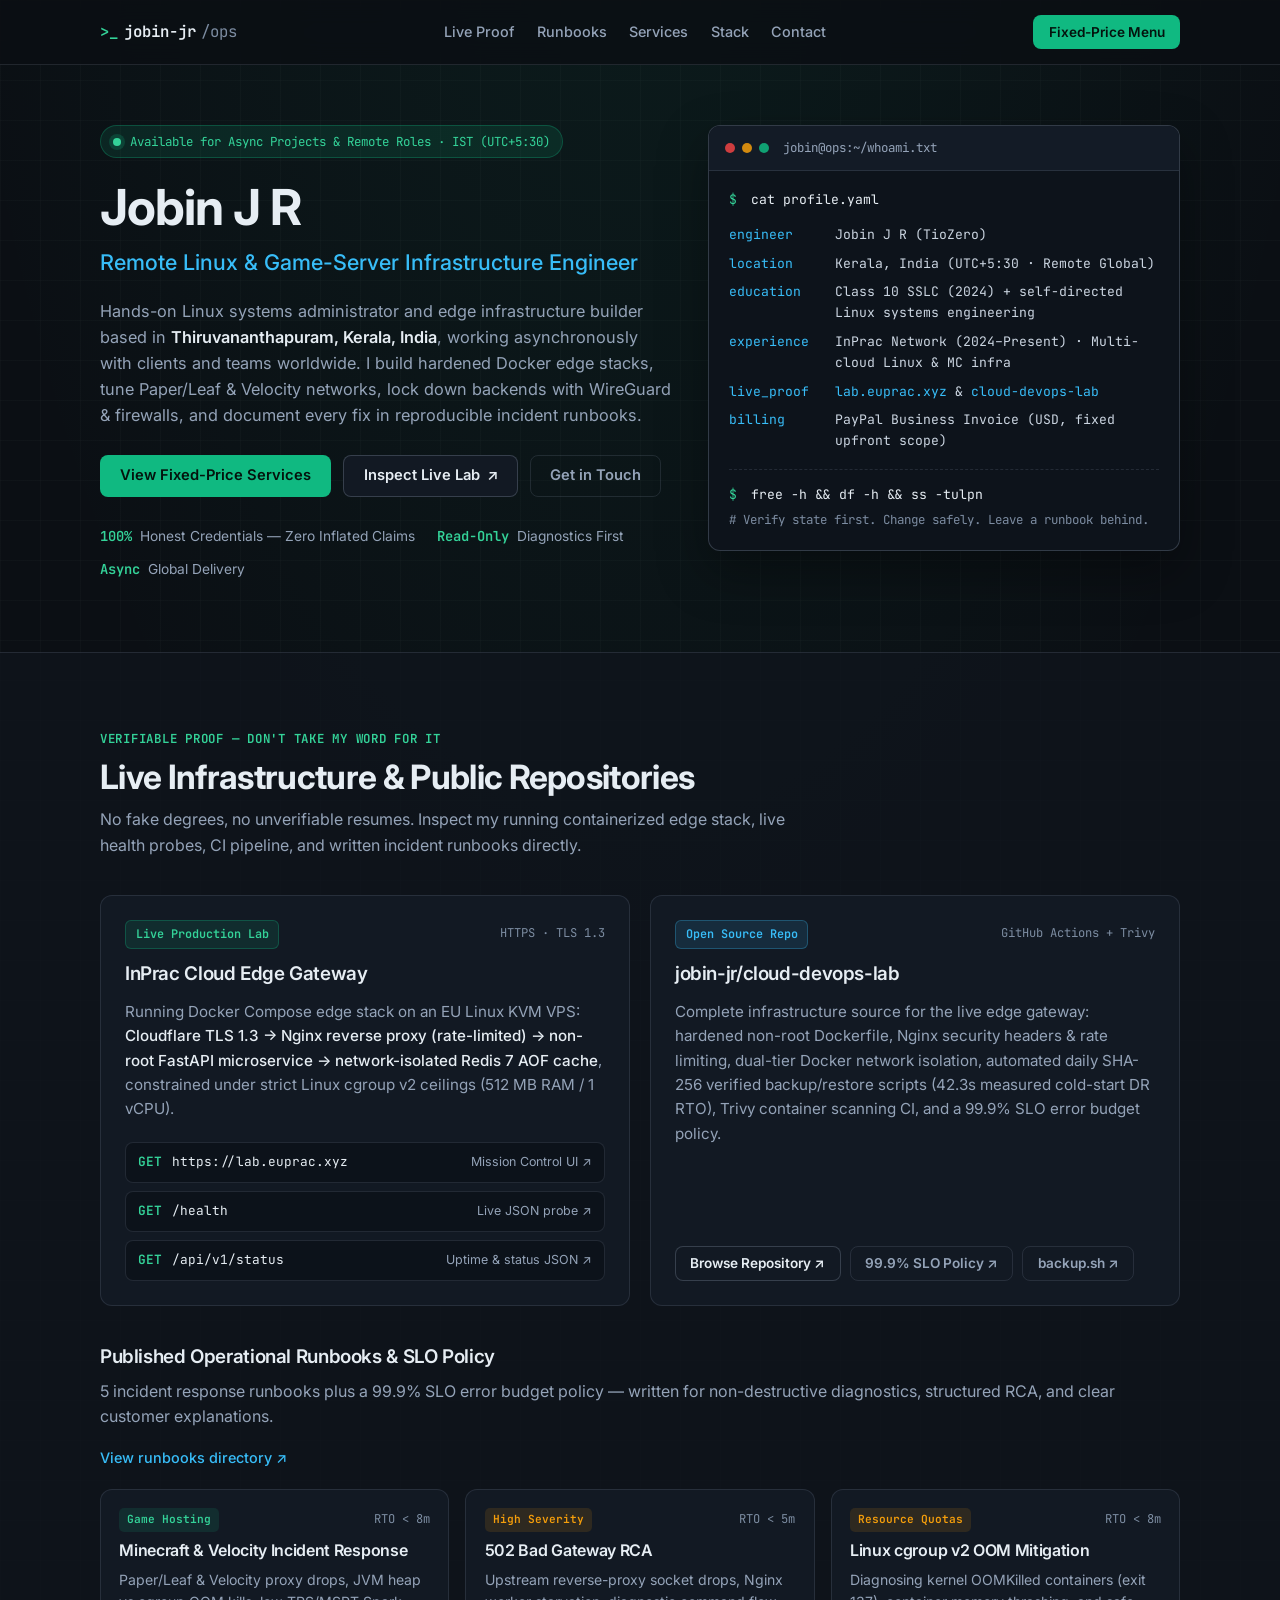
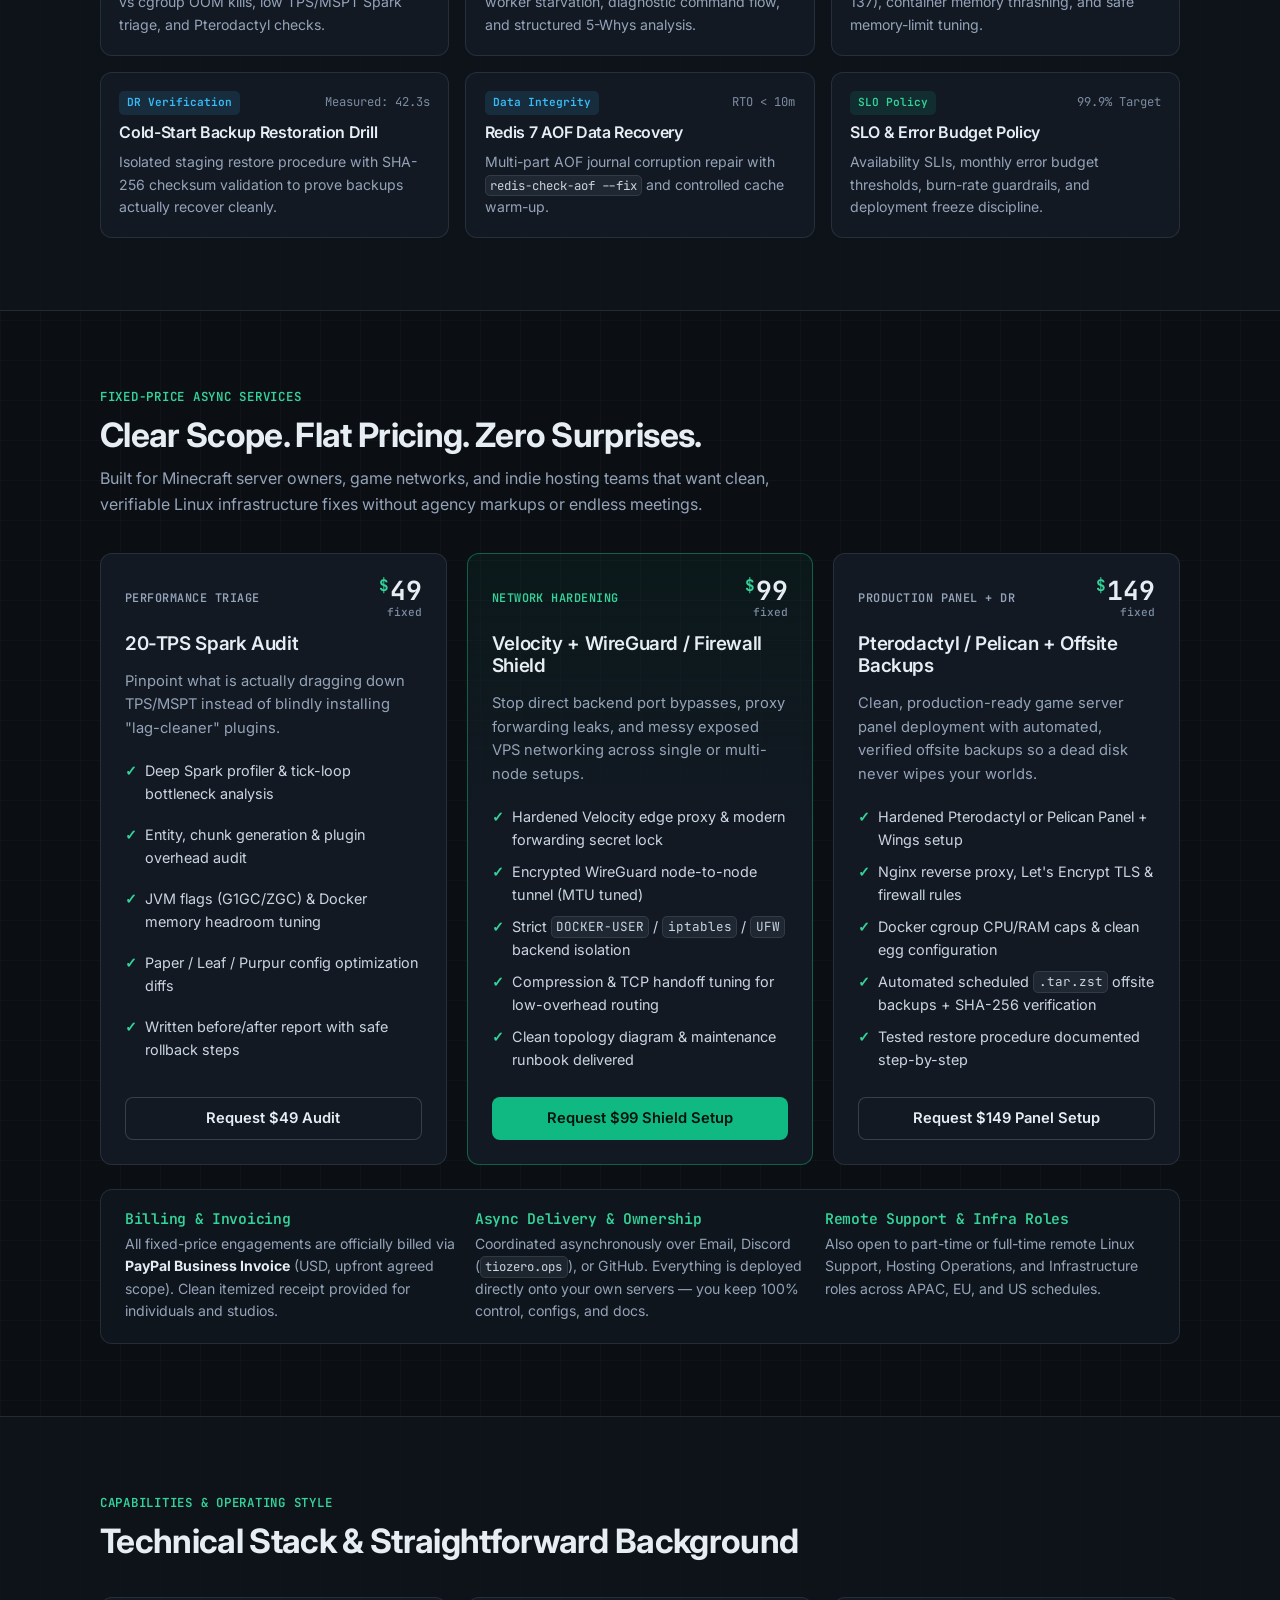
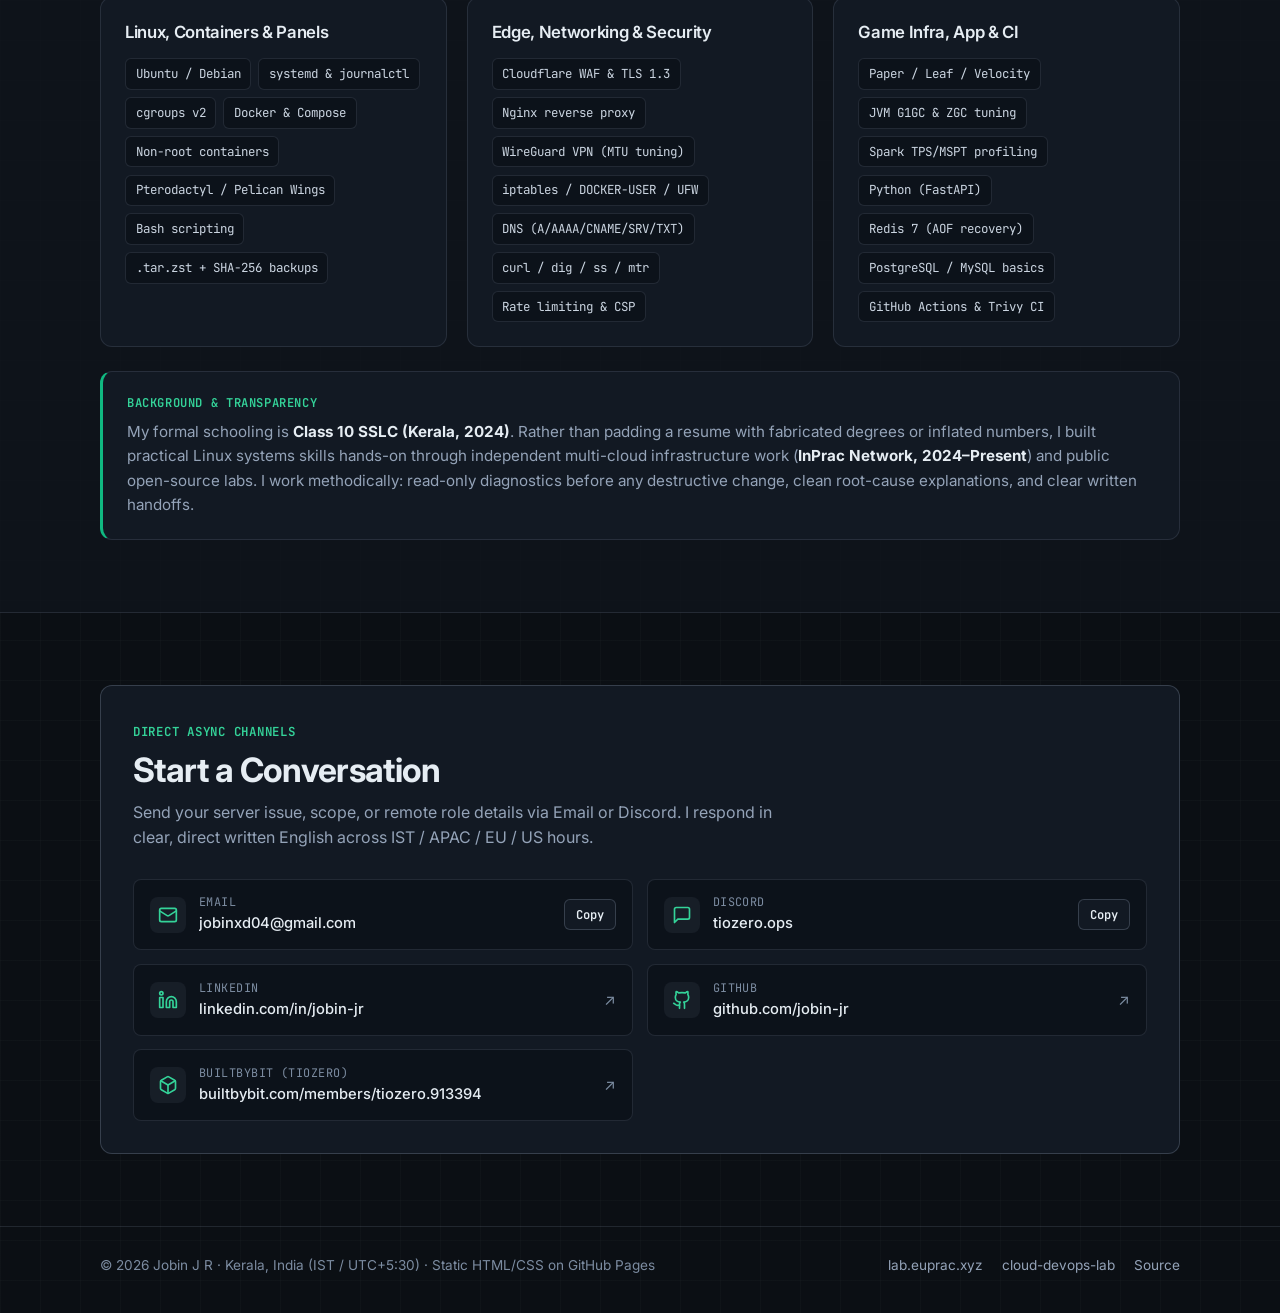
==== index.html @ f8e3a8a6 "feat: initial dark-mode SRE and game-server infrastructure portfolio" ====
<!DOCTYPE html>
<html lang="en">
<head>
  <meta charset="UTF-8">
  <meta name="viewport" content="width=device-width, initial-scale=1.0">
  <title>Jobin J R — Remote Linux &amp; Game-Server Infrastructure Engineer</title>
  <meta name="description" content="Jobin J R — Remote Linux &amp; Game-Server Infrastructure Engineer in Kerala, India (Async Global). Dockerized edge stacks, WireGuard/Velocity shields, 20-TPS Spark audits, and Pterodactyl/Pelican operations.">
  <meta name="author" content="Jobin J R">
  <meta name="theme-color" content="#0b0f14">
  <link rel="canonical" href="https://jobin-jr.github.io/">

  <!-- Open Graph / Social -->
  <meta property="og:type" content="website">
  <meta property="og:url" content="https://jobin-jr.github.io/">
  <meta property="og:title" content="Jobin J R — Remote Linux &amp; Game-Server Infrastructure Engineer">
  <meta property="og:description" content="100% honest SRE &amp; Linux infrastructure portfolio. Live edge lab, public incident runbooks, and fixed-price async game-server &amp; Linux engineering services.">
  <meta name="twitter:card" content="summary">
  <meta name="twitter:title" content="Jobin J R — Remote Linux &amp; Game-Server Infrastructure Engineer">
  <meta name="twitter:description" content="Live edge lab (lab.euprac.xyz), public SRE incident runbooks, and fixed-price async Linux &amp; Minecraft infrastructure services.">

  <!-- Inline SVG Favicon (zero external 404s) -->
  <link rel="icon" type="image/svg+xml" href="data:image/svg+xml,%3Csvg xmlns='http://www.w3.org/2000/svg' viewBox='0 0 64 64'%3E%3Crect width='64' height='64' rx='14' fill='%230b0f14' stroke='%2310b981' stroke-width='3'/%3E%3Ctext x='13' y='43' fill='%2334d399' font-family='monospace' font-size='28' font-weight='700'%3E%3E_%3C/text%3E%3C/svg%3E">

  <!-- Fonts with graceful system fallbacks -->
  <link rel="preconnect" href="https://fonts.googleapis.com">
  <link rel="preconnect" href="https://fonts.gstatic.com" crossorigin>
  <link href="https://fonts.googleapis.com/css2?family=Inter:wght@400;500;600;700&family=JetBrains+Mono:wght@400;500;600&display=swap" rel="stylesheet">

  <link rel="stylesheet" href="styles.css">
</head>
<body>
  <a class="skip-link" href="#main">Skip to main content</a>

  <header class="site-header">
    <div class="container header-inner">
      <a class="brand" href="#top" aria-label="Jobin J R Home">
        <span class="brand-prompt" aria-hidden="true">&gt;_</span>
        <span class="brand-name">jobin-jr</span>
        <span class="brand-tag">/ops</span>
      </a>

      <nav class="nav" aria-label="Primary navigation">
        <a href="#proof">Live Proof</a>
        <a href="#runbooks">Runbooks</a>
        <a href="#services">Services</a>
        <a href="#stack">Stack</a>
        <a href="#contact">Contact</a>
      </nav>

      <a class="btn btn-sm btn-primary header-cta" href="#services">Fixed-Price Menu</a>
    </div>
  </header>

  <main id="main">
    <!-- Hero Section -->
    <section id="top" class="hero section">
      <div class="container hero-grid">
        <div class="hero-copy">
          <div class="status-pill">
            <span class="status-dot" aria-hidden="true"></span>
            <span>Available for Async Projects &amp; Remote Roles · IST (UTC+5:30)</span>
          </div>

          <h1>Jobin J R</h1>
          <p class="hero-role">Remote Linux &amp; Game-Server Infrastructure Engineer</p>

          <p class="hero-bio">
            Hands-on Linux systems administrator and edge infrastructure builder based in
            <strong>Thiruvananthapuram, Kerala, India</strong>, working asynchronously with clients
            and teams worldwide. I build hardened Docker edge stacks, tune Paper/Leaf &amp; Velocity
            networks, lock down backends with WireGuard &amp; firewalls, and document every fix in
            reproducible incident runbooks.
          </p>

          <div class="hero-actions">
            <a class="btn btn-primary" href="#services">View Fixed-Price Services</a>
            <a class="btn btn-secondary" href="https://lab.euprac.xyz" target="_blank" rel="noopener noreferrer">
              Inspect Live Lab
              <span aria-hidden="true">↗</span>
            </a>
            <a class="btn btn-ghost" href="#contact">Get in Touch</a>
          </div>

          <ul class="hero-facts" aria-label="Key facts">
            <li><span class="mono-accent">100%</span> Honest Credentials — Zero Inflated Claims</li>
            <li><span class="mono-accent">Read-Only</span> Diagnostics First</li>
            <li><span class="mono-accent">Async</span> Global Delivery</li>
          </ul>
        </div>

        <aside class="terminal-card" aria-label="Engineer profile summary">
          <div class="terminal-bar">
            <span class="dot dot-red" aria-hidden="true"></span>
            <span class="dot dot-amber" aria-hidden="true"></span>
            <span class="dot dot-green" aria-hidden="true"></span>
            <span class="terminal-title">jobin@ops:~/whoami.txt</span>
          </div>
          <div class="terminal-body">
            <p class="cmd"><span class="prompt">$</span> cat profile.yaml</p>
            <dl class="kv-list">
              <div>
                <dt>engineer</dt>
                <dd>Jobin J R (TioZero)</dd>
              </div>
              <div>
                <dt>location</dt>
                <dd>Kerala, India (UTC+5:30 · Remote Global)</dd>
              </div>
              <div>
                <dt>education</dt>
                <dd>Class 10 SSLC (2024) + self-directed Linux systems engineering</dd>
              </div>
              <div>
                <dt>experience</dt>
                <dd>InPrac Network (2024–Present) · Multi-cloud Linux &amp; MC infra</dd>
              </div>
              <div>
                <dt>live_proof</dt>
                <dd><a href="https://lab.euprac.xyz" target="_blank" rel="noopener noreferrer">lab.euprac.xyz</a> &amp; <a href="https://github.com/jobin-jr/cloud-devops-lab" target="_blank" rel="noopener noreferrer">cloud-devops-lab</a></dd>
              </div>
              <div>
                <dt>billing</dt>
                <dd>PayPal Business Invoice (USD, fixed upfront scope)</dd>
              </div>
            </dl>
            <p class="cmd cmd-footer"><span class="prompt">$</span> free -h &amp;&amp; df -h &amp;&amp; ss -tulpn</p>
            <p class="terminal-note"># Verify state first. Change safely. Leave a runbook behind.</p>
          </div>
        </aside>
      </div>
    </section>

    <!-- Live Proof Section -->
    <section id="proof" class="section section-alt">
      <div class="container">
        <div class="section-head">
          <span class="eyebrow">Verifiable Proof — Don't Take My Word For It</span>
          <h2>Live Infrastructure &amp; Public Repositories</h2>
          <p class="section-sub">
            No fake degrees, no unverifiable resumes. Inspect my running containerized edge stack,
            live health probes, CI pipeline, and written incident runbooks directly.
          </p>
        </div>

        <div class="proof-grid">
          <article class="card proof-card">
            <div class="card-top">
              <span class="badge badge-live">Live Production Lab</span>
              <span class="mono-muted">HTTPS · TLS 1.3</span>
            </div>
            <h3>InPrac Cloud Edge Gateway</h3>
            <p>
              Running Docker Compose edge stack on an EU Linux KVM VPS:
              <strong>Cloudflare TLS 1.3 → Nginx reverse proxy (rate-limited) → non-root FastAPI
              microservice → network-isolated Redis 7 AOF cache</strong>, constrained under strict
              Linux cgroup v2 ceilings (512 MB RAM / 1 vCPU).
            </p>
            <div class="endpoint-list" aria-label="Live endpoints">
              <a class="endpoint" href="https://lab.euprac.xyz" target="_blank" rel="noopener noreferrer">
                <span class="method">GET</span>
                <span class="path">https://lab.euprac.xyz</span>
                <span class="desc">Mission Control UI ↗</span>
              </a>
              <a class="endpoint" href="https://lab.euprac.xyz/health" target="_blank" rel="noopener noreferrer">
                <span class="method">GET</span>
                <span class="path">/health</span>
                <span class="desc">Live JSON probe ↗</span>
              </a>
              <a class="endpoint" href="https://lab.euprac.xyz/api/v1/status" target="_blank" rel="noopener noreferrer">
                <span class="method">GET</span>
                <span class="path">/api/v1/status</span>
                <span class="desc">Uptime &amp; status JSON ↗</span>
              </a>
            </div>
          </article>

          <article class="card proof-card">
            <div class="card-top">
              <span class="badge badge-code">Open Source Repo</span>
              <span class="mono-muted">GitHub Actions + Trivy</span>
            </div>
            <h3>jobin-jr/cloud-devops-lab</h3>
            <p>
              Complete infrastructure source for the live edge gateway: hardened non-root Dockerfile,
              Nginx security headers &amp; rate limiting, dual-tier Docker network isolation, automated
              daily SHA-256 verified backup/restore scripts (42.3s measured cold-start DR RTO),
              Trivy container scanning CI, and a 99.9% SLO error budget policy.
            </p>
            <div class="card-links">
              <a class="btn btn-secondary btn-sm" href="https://github.com/jobin-jr/cloud-devops-lab" target="_blank" rel="noopener noreferrer">
                Browse Repository ↗
              </a>
              <a class="btn btn-ghost btn-sm" href="https://github.com/jobin-jr/cloud-devops-lab/blob/main/docs/slo-and-error-budget.md" target="_blank" rel="noopener noreferrer">
                99.9% SLO Policy ↗
              </a>
              <a class="btn btn-ghost btn-sm" href="https://github.com/jobin-jr/cloud-devops-lab/blob/main/scripts/backup.sh" target="_blank" rel="noopener noreferrer">
                backup.sh ↗
              </a>
            </div>
          </article>
        </div>

        <!-- Incident Runbooks -->
        <div id="runbooks" class="runbooks-wrap">
          <div class="runbooks-header">
            <div>
              <h3>Published Operational Runbooks &amp; SLO Policy</h3>
              <p class="muted">
                5 incident response runbooks plus a 99.9% SLO error budget policy — written for
                non-destructive diagnostics, structured RCA, and clear customer explanations.
              </p>
            </div>
            <a class="text-link" href="https://github.com/jobin-jr/cloud-devops-lab/tree/main/docs/runbooks" target="_blank" rel="noopener noreferrer">
              View runbooks directory ↗
            </a>
          </div>

          <div class="runbook-grid">
            <a class="runbook-item" href="https://github.com/jobin-jr/cloud-devops-lab/blob/main/docs/runbooks/minecraft-server-incident-response.md" target="_blank" rel="noopener noreferrer">
              <div class="runbook-meta">
                <span class="tag tag-emerald">Game Hosting</span>
                <span class="mono-muted">RTO &lt; 8m</span>
              </div>
              <h4>Minecraft &amp; Velocity Incident Response</h4>
              <p>Paper/Leaf &amp; Velocity proxy drops, JVM heap vs cgroup OOM kills, low TPS/MSPT Spark triage, and Pterodactyl checks.</p>
            </a>

            <a class="runbook-item" href="https://github.com/jobin-jr/cloud-devops-lab/blob/main/docs/runbooks/502-bad-gateway-rca.md" target="_blank" rel="noopener noreferrer">
              <div class="runbook-meta">
                <span class="tag tag-amber">High Severity</span>
                <span class="mono-muted">RTO &lt; 5m</span>
              </div>
              <h4>502 Bad Gateway RCA</h4>
              <p>Upstream reverse-proxy socket drops, Nginx worker starvation, diagnostic command flow, and structured 5-Whys analysis.</p>
            </a>

            <a class="runbook-item" href="https://github.com/jobin-jr/cloud-devops-lab/blob/main/docs/runbooks/cgroup-oom-mitigation.md" target="_blank" rel="noopener noreferrer">
              <div class="runbook-meta">
                <span class="tag tag-amber">Resource Quotas</span>
                <span class="mono-muted">RTO &lt; 8m</span>
              </div>
              <h4>Linux cgroup v2 OOM Mitigation</h4>
              <p>Diagnosing kernel OOMKilled containers (exit 137), container memory thrashing, and safe memory-limit tuning.</p>
            </a>

            <a class="runbook-item" href="https://github.com/jobin-jr/cloud-devops-lab/blob/main/docs/runbooks/backup-restoration-drill.md" target="_blank" rel="noopener noreferrer">
              <div class="runbook-meta">
                <span class="tag tag-sky">DR Verification</span>
                <span class="mono-muted">Measured: 42.3s</span>
              </div>
              <h4>Cold-Start Backup Restoration Drill</h4>
              <p>Isolated staging restore procedure with SHA-256 checksum validation to prove backups actually recover cleanly.</p>
            </a>

            <a class="runbook-item" href="https://github.com/jobin-jr/cloud-devops-lab/blob/main/docs/runbooks/redis-data-recovery.md" target="_blank" rel="noopener noreferrer">
              <div class="runbook-meta">
                <span class="tag tag-sky">Data Integrity</span>
                <span class="mono-muted">RTO &lt; 10m</span>
              </div>
              <h4>Redis 7 AOF Data Recovery</h4>
              <p>Multi-part AOF journal corruption repair with <code>redis-check-aof --fix</code> and controlled cache warm-up.</p>
            </a>

            <a class="runbook-item" href="https://github.com/jobin-jr/cloud-devops-lab/blob/main/docs/slo-and-error-budget.md" target="_blank" rel="noopener noreferrer">
              <div class="runbook-meta">
                <span class="tag tag-emerald">SLO Policy</span>
                <span class="mono-muted">99.9% Target</span>
              </div>
              <h4>SLO &amp; Error Budget Policy</h4>
              <p>Availability SLIs, monthly error budget thresholds, burn-rate guardrails, and deployment freeze discipline.</p>
            </a>
          </div>
        </div>
      </div>
    </section>

    <!-- Fixed-Price Services Section -->
    <section id="services" class="section">
      <div class="container">
        <div class="section-head">
          <span class="eyebrow">Fixed-Price Async Services</span>
          <h2>Clear Scope. Flat Pricing. Zero Surprises.</h2>
          <p class="section-sub">
            Built for Minecraft server owners, game networks, and indie hosting teams that want
            clean, verifiable Linux infrastructure fixes without agency markups or endless meetings.
          </p>
        </div>

        <div class="services-grid">
          <article class="card service-card">
            <div class="service-header">
              <span class="service-tier">Performance Triage</span>
              <div class="price">
                <span class="currency">$</span>49
                <span class="price-unit">fixed</span>
              </div>
            </div>
            <h3>20-TPS Spark Audit</h3>
            <p class="service-desc">
              Pinpoint what is actually dragging down TPS/MSPT instead of blindly installing
              "lag-cleaner" plugins.
            </p>
            <ul class="checklist">
              <li>Deep Spark profiler &amp; tick-loop bottleneck analysis</li>
              <li>Entity, chunk generation &amp; plugin overhead audit</li>
              <li>JVM flags (G1GC/ZGC) &amp; Docker memory headroom tuning</li>
              <li>Paper / Leaf / Purpur config optimization diffs</li>
              <li>Written before/after report with safe rollback steps</li>
            </ul>
            <a class="btn btn-secondary btn-block" href="mailto:jobinxd04@gmail.com?subject=Service%20Inquiry%3A%20%2449%2020-TPS%20Spark%20Audit&amp;body=Hi%20Jobin%2C%0A%0AI%27d%20like%20to%20book%20the%20%2449%2020-TPS%20Spark%20Audit.%0A%0AServer%20software%20%26%20version%3A%20%0ASpark%20link%20(if%20available)%3A%20%0AMain%20issue%3A%20">
              Request $49 Audit
            </a>
          </article>

          <article class="card service-card service-featured">
            <div class="service-header">
              <span class="service-tier badge-featured">Network Hardening</span>
              <div class="price">
                <span class="currency">$</span>99
                <span class="price-unit">fixed</span>
              </div>
            </div>
            <h3>Velocity + WireGuard / Firewall Shield</h3>
            <p class="service-desc">
              Stop direct backend port bypasses, proxy forwarding leaks, and messy exposed VPS
              networking across single or multi-node setups.
            </p>
            <ul class="checklist">
              <li>Hardened Velocity edge proxy &amp; modern forwarding secret lock</li>
              <li>Encrypted WireGuard node-to-node tunnel (MTU tuned)</li>
              <li>Strict <code>DOCKER-USER</code> / <code>iptables</code> / <code>UFW</code> backend isolation</li>
              <li>Compression &amp; TCP handoff tuning for low-overhead routing</li>
              <li>Clean topology diagram &amp; maintenance runbook delivered</li>
            </ul>
            <a class="btn btn-primary btn-block" href="mailto:jobinxd04@gmail.com?subject=Service%20Inquiry%3A%20%2499%20Velocity%20%2B%20WireGuard%2FFirewall%20Shield&amp;body=Hi%20Jobin%2C%0A%0AI%27d%20like%20to%20book%20the%20%2499%20Velocity%20%2B%20WireGuard%2FFirewall%20Shield.%0A%0ANumber%20of%20nodes%20%26%20OS%3A%20%0AProxy%20%26%20backend%20setup%3A%20%0AGoal%3A%20">
              Request $99 Shield Setup
            </a>
          </article>

          <article class="card service-card">
            <div class="service-header">
              <span class="service-tier">Production Panel + DR</span>
              <div class="price">
                <span class="currency">$</span>149
                <span class="price-unit">fixed</span>
              </div>
            </div>
            <h3>Pterodactyl / Pelican + Offsite Backups</h3>
            <p class="service-desc">
              Clean, production-ready game server panel deployment with automated, verified offsite
              backups so a dead disk never wipes your worlds.
            </p>
            <ul class="checklist">
              <li>Hardened Pterodactyl or Pelican Panel + Wings setup</li>
              <li>Nginx reverse proxy, Let's Encrypt TLS &amp; firewall rules</li>
              <li>Docker cgroup CPU/RAM caps &amp; clean egg configuration</li>
              <li>Automated scheduled <code>.tar.zst</code> offsite backups + SHA-256 verification</li>
              <li>Tested restore procedure documented step-by-step</li>
            </ul>
            <a class="btn btn-secondary btn-block" href="mailto:jobinxd04@gmail.com?subject=Service%20Inquiry%3A%20%24149%20Pterodactyl%2FPelican%20%2B%20Offsite%20Backups&amp;body=Hi%20Jobin%2C%0A%0AI%27d%20like%20to%20book%20the%20%24149%20Pterodactyl%2FPelican%20%2B%20Offsite%20Backups%20package.%0A%0APanel%20choice%20(Pterodactyl%20or%20Pelican)%3A%20%0AVPS%20OS%20%26%20specs%3A%20%0ABackup%20destination%20(S3%2FR2%2Fremote%20SSH)%3A%20">
              Request $149 Panel Setup
            </a>
          </article>
        </div>

        <div class="billing-strip">
          <div class="billing-item">
            <h4>Billing &amp; Invoicing</h4>
            <p>
              All fixed-price engagements are officially billed via <strong>PayPal Business Invoice</strong>
              (USD, upfront agreed scope). Clean itemized receipt provided for individuals and studios.
            </p>
          </div>
          <div class="billing-item">
            <h4>Async Delivery &amp; Ownership</h4>
            <p>
              Coordinated asynchronously over Email, Discord (<code>tiozero.ops</code>), or GitHub.
              Everything is deployed directly onto your own servers — you keep 100% control, configs, and docs.
            </p>
          </div>
          <div class="billing-item">
            <h4>Remote Support &amp; Infra Roles</h4>
            <p>
              Also open to part-time or full-time remote Linux Support, Hosting Operations, and
              Infrastructure roles across APAC, EU, and US schedules.
            </p>
          </div>
        </div>
      </div>
    </section>

    <!-- Stack & Honest Background Section -->
    <section id="stack" class="section section-alt">
      <div class="container">
        <div class="section-head">
          <span class="eyebrow">Capabilities &amp; Operating Style</span>
          <h2>Technical Stack &amp; Straightforward Background</h2>
        </div>

        <div class="stack-grid">
          <div class="card stack-card">
            <h3>Linux, Containers &amp; Panels</h3>
            <ul class="pill-list">
              <li>Ubuntu / Debian</li>
              <li>systemd &amp; journalctl</li>
              <li>cgroups v2</li>
              <li>Docker &amp; Compose</li>
              <li>Non-root containers</li>
              <li>Pterodactyl / Pelican Wings</li>
              <li>Bash scripting</li>
              <li>.tar.zst + SHA-256 backups</li>
            </ul>
          </div>

          <div class="card stack-card">
            <h3>Edge, Networking &amp; Security</h3>
            <ul class="pill-list">
              <li>Cloudflare WAF &amp; TLS 1.3</li>
              <li>Nginx reverse proxy</li>
              <li>WireGuard VPN (MTU tuning)</li>
              <li>iptables / DOCKER-USER / UFW</li>
              <li>DNS (A/AAAA/CNAME/SRV/TXT)</li>
              <li>curl / dig / ss / mtr</li>
              <li>Rate limiting &amp; CSP</li>
            </ul>
          </div>

          <div class="card stack-card">
            <h3>Game Infra, App &amp; CI</h3>
            <ul class="pill-list">
              <li>Paper / Leaf / Velocity</li>
              <li>JVM G1GC &amp; ZGC tuning</li>
              <li>Spark TPS/MSPT profiling</li>
              <li>Python (FastAPI)</li>
              <li>Redis 7 (AOF recovery)</li>
              <li>PostgreSQL / MySQL basics</li>
              <li>GitHub Actions &amp; Trivy CI</li>
            </ul>
          </div>
        </div>

        <div class="honesty-box">
          <div class="honesty-label">Background &amp; Transparency</div>
          <p>
            My formal schooling is <strong>Class 10 SSLC (Kerala, 2024)</strong>. Rather than
            padding a resume with fabricated degrees or inflated numbers, I built practical Linux
            systems skills hands-on through independent multi-cloud infrastructure work
            (<strong>InPrac Network, 2024–Present</strong>) and public open-source labs. I work
            methodically: read-only diagnostics before any destructive change, clean root-cause
            explanations, and clear written handoffs.
          </p>
        </div>
      </div>
    </section>

    <!-- Contact Section -->
    <section id="contact" class="section">
      <div class="container">
        <div class="contact-card">
          <div class="contact-intro">
            <span class="eyebrow">Direct Async Channels</span>
            <h2>Start a Conversation</h2>
            <p>
              Send your server issue, scope, or remote role details via Email or Discord.
              I respond in clear, direct written English across IST / APAC / EU / US hours.
            </p>
          </div>

          <div class="contact-grid">
            <div class="contact-item">
              <a class="contact-link" href="mailto:jobinxd04@gmail.com">
                <span class="contact-icon" aria-hidden="true">
                  <svg viewBox="0 0 24 24" width="20" height="20" fill="none" stroke="currentColor" stroke-width="2" stroke-linecap="round" stroke-linejoin="round"><rect x="2" y="4" width="20" height="16" rx="2"/><path d="m22 7-8.97 5.7a1.94 1.94 0 0 1-2.06 0L2 7"/></svg>
                </span>
                <span class="contact-text">
                  <span class="contact-label">Email</span>
                  <span class="contact-value">jobinxd04@gmail.com</span>
                </span>
              </a>
              <button class="copy-btn" type="button" data-copy="jobinxd04@gmail.com" aria-label="Copy email address">Copy</button>
            </div>

            <div class="contact-item">
              <div class="contact-link contact-static">
                <span class="contact-icon" aria-hidden="true">
                  <svg viewBox="0 0 24 24" width="20" height="20" fill="none" stroke="currentColor" stroke-width="2" stroke-linecap="round" stroke-linejoin="round"><path d="M21 15a2 2 0 0 1-2 2H7l-4 4V5a2 2 0 0 1 2-2h14a2 2 0 0 1 2 2z"/></svg>
                </span>
                <span class="contact-text">
                  <span class="contact-label">Discord</span>
                  <span class="contact-value">tiozero.ops</span>
                </span>
              </div>
              <button class="copy-btn" type="button" data-copy="tiozero.ops" aria-label="Copy Discord username">Copy</button>
            </div>

            <a class="contact-item contact-full" href="https://www.linkedin.com/in/jobin-jr" target="_blank" rel="noopener noreferrer">
              <span class="contact-link">
                <span class="contact-icon" aria-hidden="true">
                  <svg viewBox="0 0 24 24" width="20" height="20" fill="none" stroke="currentColor" stroke-width="2" stroke-linecap="round" stroke-linejoin="round"><path d="M16 8a6 6 0 0 1 6 6v7h-4v-7a2 2 0 0 0-2-2 2 2 0 0 0-2 2v7h-4v-7a6 6 0 0 1 6-6z"/><rect x="2" y="9" width="4" height="12"/><circle cx="4" cy="4" r="2"/></svg>
                </span>
                <span class="contact-text">
                  <span class="contact-label">LinkedIn</span>
                  <span class="contact-value">linkedin.com/in/jobin-jr</span>
                </span>
              </span>
              <span class="ext-arrow" aria-hidden="true">↗</span>
            </a>

            <a class="contact-item contact-full" href="https://github.com/jobin-jr" target="_blank" rel="noopener noreferrer">
              <span class="contact-link">
                <span class="contact-icon" aria-hidden="true">
                  <svg viewBox="0 0 24 24" width="20" height="20" fill="none" stroke="currentColor" stroke-width="2" stroke-linecap="round" stroke-linejoin="round"><path d="M15 22v-4a4.8 4.8 0 0 0-1-3.5c3 0 6-2 6-5.5.08-1.25-.27-2.48-1-3.5.28-1.15.28-2.35 0-3.5 0 0-1 0-3 1.5-2.64-.5-5.36-.5-8 0C6 2 5 2 5 2c-.3 1.15-.3 2.35 0 3.5A5.403 5.403 0 0 0 4 9c0 3.5 3 5.5 6 5.5-.39.49-.68 1.05-.85 1.65-.17.6-.22 1.23-.15 1.85v4"/><path d="M9 18c-4.51 2-5-2-7-2"/></svg>
                </span>
                <span class="contact-text">
                  <span class="contact-label">GitHub</span>
                  <span class="contact-value">github.com/jobin-jr</span>
                </span>
              </span>
              <span class="ext-arrow" aria-hidden="true">↗</span>
            </a>

            <a class="contact-item contact-full" href="https://builtbybit.com/members/tiozero.913394/" target="_blank" rel="noopener noreferrer">
              <span class="contact-link">
                <span class="contact-icon" aria-hidden="true">
                  <svg viewBox="0 0 24 24" width="20" height="20" fill="none" stroke="currentColor" stroke-width="2" stroke-linecap="round" stroke-linejoin="round"><path d="M21 16V8a2 2 0 0 0-1-1.73l-7-4a2 2 0 0 0-2 0l-7 4A2 2 0 0 0 3 8v8a2 2 0 0 0 1 1.73l7 4a2 2 0 0 0 2 0l7-4A2 2 0 0 0 21 16z"/><polyline points="3.27 6.96 12 12.01 20.73 6.96"/><line x1="12" y1="22.08" x2="12" y2="12"/></svg>
                </span>
                <span class="contact-text">
                  <span class="contact-label">BuiltByBit (TioZero)</span>
                  <span class="contact-value">builtbybit.com/members/tiozero.913394</span>
                </span>
              </span>
              <span class="ext-arrow" aria-hidden="true">↗</span>
            </a>
          </div>
          <p class="sr-only" id="copy-status" role="status" aria-live="polite"></p>
        </div>
      </div>
    </section>
  </main>

  <footer class="site-footer">
    <div class="container footer-inner">
      <p>
        &copy; 2026 Jobin J R · Kerala, India (IST / UTC+5:30) · Static HTML/CSS on GitHub Pages
      </p>
      <div class="footer-links">
        <a href="https://lab.euprac.xyz" target="_blank" rel="noopener noreferrer">lab.euprac.xyz</a>
        <a href="https://github.com/jobin-jr/cloud-devops-lab" target="_blank" rel="noopener noreferrer">cloud-devops-lab</a>
        <a href="https://github.com/jobin-jr/jobin-jr.github.io" target="_blank" rel="noopener noreferrer">Source</a>
      </div>
    </div>
  </footer>

  <script src="script.js" defer></script>
</body>
</html>
---- styles.css ----
:root {
  --bg: #0b0f14;
  --bg-alt: #0f151d;
  --surface: #121923;
  --surface-hover: #17212e;
  --border: rgba(148, 163, 184, 0.16);
  --border-strong: rgba(148, 163, 184, 0.28);
  --text: #e6edf3;
  --text-muted: #94a3b8;
  --text-dim: #7c8ca1;
  --emerald: #10b981;
  --emerald-bright: #34d399;
  --emerald-soft: rgba(16, 185, 129, 0.12);
  --sky: #38bdf8;
  --sky-soft: rgba(56, 189, 248, 0.12);
  --amber: #f59e0b;
  --amber-soft: rgba(245, 158, 11, 0.12);
  --radius: 12px;
  --radius-sm: 8px;
  --font-sans: 'Inter', ui-sans-serif, system-ui, -apple-system, BlinkMacSystemFont, 'Segoe UI', Roboto, sans-serif;
  --font-mono: 'JetBrains Mono', ui-monospace, SFMono-Regular, Menlo, Monaco, Consolas, monospace;
  --container: 1120px;
}

*,
*::before,
*::after {
  box-sizing: border-box;
}

html {
  scroll-behavior: smooth;
  color-scheme: dark;
}

body {
  margin: 0;
  font-family: var(--font-sans);
  font-size: 16px;
  line-height: 1.6;
  color: var(--text);
  background-color: var(--bg);
  background-image:
    radial-gradient(ellipse 80% 50% at 50% -10%, rgba(16, 185, 129, 0.09), transparent 70%),
    linear-gradient(rgba(148, 163, 184, 0.03) 1px, transparent 1px),
    linear-gradient(90deg, rgba(148, 163, 184, 0.03) 1px, transparent 1px);
  background-size: 100% 100%, 40px 40px, 40px 40px;
  -webkit-font-smoothing: antialiased;
}

a {
  color: var(--sky);
  text-decoration: none;
  transition: color 0.15s ease, border-color 0.15s ease, background-color 0.15s ease, transform 0.15s ease;
}

a:hover {
  color: #7dd3fc;
}

a:focus-visible,
button:focus-visible {
  outline: 2px solid var(--emerald-bright);
  outline-offset: 2px;
}

code {
  font-family: var(--font-mono);
  font-size: 0.875em;
  background: rgba(148, 163, 184, 0.1);
  border: 1px solid var(--border);
  border-radius: 5px;
  padding: 0.1em 0.35em;
  color: #cbd5e1;
}

.skip-link {
  position: absolute;
  left: -9999px;
  top: 0;
  background: var(--emerald);
  color: #04130d;
  font-weight: 600;
  padding: 0.65rem 1rem;
  z-index: 1000;
}

.skip-link:focus {
  left: 1rem;
  top: 1rem;
  border-radius: var(--radius-sm);
}

.sr-only {
  position: absolute;
  width: 1px;
  height: 1px;
  padding: 0;
  margin: -1px;
  overflow: hidden;
  clip: rect(0, 0, 0, 0);
  white-space: nowrap;
  border: 0;
}

.container {
  width: 100%;
  max-width: var(--container);
  margin: 0 auto;
  padding: 0 1.25rem;
}

/* Header */
.site-header {
  position: sticky;
  top: 0;
  z-index: 100;
  background: rgba(11, 15, 20, 0.84);
  backdrop-filter: blur(12px);
  border-bottom: 1px solid var(--border);
}

.header-inner {
  display: flex;
  align-items: center;
  justify-content: space-between;
  gap: 1rem;
  min-height: 64px;
}

.brand {
  display: inline-flex;
  align-items: center;
  gap: 0.35rem;
  font-family: var(--font-mono);
  font-weight: 600;
  font-size: 0.98rem;
  color: var(--text);
}

.brand:hover {
  color: var(--text);
}

.brand-prompt {
  color: var(--emerald-bright);
}

.brand-tag {
  color: var(--text-dim);
  font-weight: 400;
}

.nav {
  display: flex;
  align-items: center;
  gap: 1.4rem;
}

.nav a {
  color: var(--text-muted);
  font-size: 0.9rem;
  font-weight: 500;
}

.nav a:hover {
  color: var(--text);
}

/* Buttons */
.btn {
  display: inline-flex;
  align-items: center;
  justify-content: center;
  gap: 0.45rem;
  padding: 0.72rem 1.2rem;
  border-radius: var(--radius-sm);
  font-weight: 600;
  font-size: 0.92rem;
  line-height: 1.2;
  border: 1px solid transparent;
  cursor: pointer;
}

.btn-sm {
  padding: 0.5rem 0.9rem;
  font-size: 0.85rem;
}

.btn-block {
  width: 100%;
}

.btn-primary {
  background: var(--emerald);
  color: #04130d;
}

.btn-primary:hover {
  background: var(--emerald-bright);
  color: #04130d;
}

.btn-secondary {
  background: var(--surface);
  color: var(--text);
  border-color: var(--border-strong);
}

.btn-secondary:hover {
  background: var(--surface-hover);
  color: var(--text);
  border-color: rgba(148, 163, 184, 0.45);
}

.btn-ghost {
  background: transparent;
  color: var(--text-muted);
  border-color: var(--border);
}

.btn-ghost:hover {
  color: var(--text);
  background: rgba(148, 163, 184, 0.08);
}

/* Sections */
.section {
  padding: 4.5rem 0;
}

.section-alt {
  background: rgba(15, 21, 29, 0.75);
  border-top: 1px solid var(--border);
  border-bottom: 1px solid var(--border);
}

.section-head {
  max-width: 720px;
  margin-bottom: 2.25rem;
}

.eyebrow {
  display: inline-block;
  font-family: var(--font-mono);
  font-size: 0.78rem;
  font-weight: 600;
  letter-spacing: 0.06em;
  text-transform: uppercase;
  color: var(--emerald-bright);
  margin-bottom: 0.5rem;
}

h1, h2, h3, h4 {
  margin: 0;
  letter-spacing: -0.02em;
  line-height: 1.2;
}

h1 {
  font-size: clamp(2.15rem, 4.5vw, 3.1rem);
  font-weight: 700;
}

h2 {
  font-size: clamp(1.55rem, 3vw, 2.1rem);
  font-weight: 700;
}

h3 {
  font-size: 1.18rem;
  font-weight: 600;
}

h4 {
  font-size: 1rem;
  font-weight: 600;
}

.section-sub,
.muted {
  color: var(--text-muted);
  margin: 0.65rem 0 0;
}

/* Hero */
.hero {
  padding-top: 3.75rem;
  padding-bottom: 4.5rem;
}

.hero-grid {
  display: grid;
  grid-template-columns: minmax(0, 1.15fr) minmax(0, 0.95fr);
  gap: 2.25rem;
  align-items: start;
}

.status-pill {
  display: inline-flex;
  align-items: center;
  gap: 0.55rem;
  font-family: var(--font-mono);
  font-size: 0.78rem;
  color: var(--emerald-bright);
  background: var(--emerald-soft);
  border: 1px solid rgba(16, 185, 129, 0.28);
  padding: 0.35rem 0.75rem;
  border-radius: 999px;
  margin-bottom: 1.25rem;
}

.status-dot {
  width: 8px;
  height: 8px;
  border-radius: 50%;
  background: var(--emerald-bright);
  box-shadow: 0 0 0 4px rgba(16, 185, 129, 0.2);
}

.hero-role {
  margin: 0.45rem 0 0;
  font-size: clamp(1.1rem, 2.2vw, 1.35rem);
  font-weight: 500;
  color: var(--sky);
}

.hero-bio {
  margin: 1.15rem 0 0;
  color: var(--text-muted);
  font-size: 1.02rem;
  max-width: 60ch;
}

.hero-bio strong {
  color: var(--text);
  font-weight: 600;
}

.hero-actions {
  display: flex;
  flex-wrap: wrap;
  gap: 0.75rem;
  margin-top: 1.65rem;
}

.hero-facts {
  display: flex;
  flex-wrap: wrap;
  gap: 0.65rem 1.35rem;
  list-style: none;
  padding: 0;
  margin: 1.75rem 0 0;
  font-size: 0.86rem;
  color: var(--text-muted);
}

.mono-accent {
  font-family: var(--font-mono);
  color: var(--emerald-bright);
  font-weight: 600;
  margin-right: 0.25rem;
}

/* Terminal Card */
.terminal-card {
  background: #0d131b;
  border: 1px solid var(--border-strong);
  border-radius: var(--radius);
  overflow: hidden;
  box-shadow: 0 20px 50px rgba(0, 0, 0, 0.35);
}

.terminal-bar {
  display: flex;
  align-items: center;
  gap: 0.45rem;
  padding: 0.75rem 1rem;
  background: #131b26;
  border-bottom: 1px solid var(--border);
}

.dot {
  width: 10px;
  height: 10px;
  border-radius: 50%;
}

.dot-red { background: #ef4444; opacity: 0.85; }
.dot-amber { background: #f59e0b; opacity: 0.85; }
.dot-green { background: #10b981; opacity: 0.85; }

.terminal-title {
  margin-left: 0.45rem;
  font-family: var(--font-mono);
  font-size: 0.78rem;
  color: var(--text-muted);
}

.terminal-body {
  padding: 1.15rem 1.25rem 1.25rem;
  font-family: var(--font-mono);
  font-size: 0.82rem;
}

.cmd {
  margin: 0 0 0.85rem;
  color: var(--text);
}

.cmd-footer {
  margin-top: 1.1rem;
  margin-bottom: 0.35rem;
  padding-top: 0.85rem;
  border-top: 1px dashed var(--border);
}

.prompt {
  color: var(--emerald-bright);
  margin-right: 0.4rem;
}

.kv-list {
  margin: 0;
  display: grid;
  gap: 0.48rem;
}

.kv-list > div {
  display: grid;
  grid-template-columns: 96px minmax(0, 1fr);
  gap: 0.65rem;
}

.kv-list dt {
  color: var(--sky);
}

.kv-list dd {
  margin: 0;
  color: #cbd5e1;
  word-break: break-word;
}

.terminal-note {
  margin: 0;
  color: var(--text-dim);
  font-size: 0.78rem;
}

/* Cards & Grids */
.card {
  background: var(--surface);
  border: 1px solid var(--border);
  border-radius: var(--radius);
  padding: 1.5rem;
}

.proof-grid {
  display: grid;
  grid-template-columns: repeat(2, minmax(0, 1fr));
  gap: 1.25rem;
}

.proof-card {
  display: flex;
  flex-direction: column;
  gap: 0.9rem;
}

.proof-card p {
  margin: 0;
  color: var(--text-muted);
  font-size: 0.95rem;
}

.proof-card strong {
  color: var(--text);
  font-weight: 500;
}

.card-top {
  display: flex;
  align-items: center;
  justify-content: space-between;
  gap: 0.75rem;
}

.badge {
  display: inline-flex;
  align-items: center;
  font-family: var(--font-mono);
  font-size: 0.74rem;
  font-weight: 600;
  padding: 0.25rem 0.6rem;
  border-radius: 6px;
}

.badge-live {
  background: var(--emerald-soft);
  color: var(--emerald-bright);
  border: 1px solid rgba(16, 185, 129, 0.28);
}

.badge-code {
  background: var(--sky-soft);
  color: var(--sky);
  border: 1px solid rgba(56, 189, 248, 0.28);
}

.mono-muted {
  font-family: var(--font-mono);
  font-size: 0.76rem;
  color: var(--text-dim);
}

.endpoint-list {
  display: grid;
  gap: 0.5rem;
  margin-top: auto;
  padding-top: 0.35rem;
}

.endpoint {
  display: grid;
  grid-template-columns: auto minmax(0, 1fr) auto;
  align-items: center;
  gap: 0.65rem;
  padding: 0.58rem 0.75rem;
  border-radius: var(--radius-sm);
  background: #0c121a;
  border: 1px solid var(--border);
  font-family: var(--font-mono);
  font-size: 0.8rem;
  color: var(--text);
}

.endpoint:hover {
  border-color: rgba(56, 189, 248, 0.45);
  background: #101925;
  color: var(--text);
}

.method {
  color: var(--emerald-bright);
  font-weight: 600;
}

.path {
  overflow: hidden;
  text-overflow: ellipsis;
  white-space: nowrap;
}

.desc {
  color: var(--text-muted);
  font-family: var(--font-sans);
  font-size: 0.78rem;
}

.card-links {
  display: flex;
  flex-wrap: wrap;
  gap: 0.55rem;
  margin-top: auto;
  padding-top: 0.35rem;
}

/* Runbooks */
.runbooks-wrap {
  margin-top: 2.5rem;
}

.runbooks-header {
  display: flex;
  align-items: flex-end;
  justify-content: space-between;
  gap: 1rem;
  flex-wrap: wrap;
  margin-bottom: 1.25rem;
}

.text-link {
  font-size: 0.9rem;
  font-weight: 500;
  white-space: nowrap;
}

.runbook-grid {
  display: grid;
  grid-template-columns: repeat(3, minmax(0, 1fr));
  gap: 1rem;
}

.runbook-item {
  display: flex;
  flex-direction: column;
  gap: 0.55rem;
  padding: 1.15rem;
  background: var(--surface);
  border: 1px solid var(--border);
  border-radius: var(--radius);
  color: var(--text);
}

.runbook-item:hover {
  background: var(--surface-hover);
  border-color: var(--border-strong);
  transform: translateY(-2px);
  color: var(--text);
}

.runbook-item p {
  margin: 0;
  font-size: 0.88rem;
  color: var(--text-muted);
}

.runbook-meta {
  display: flex;
  align-items: center;
  justify-content: space-between;
  gap: 0.5rem;
}

.tag {
  font-family: var(--font-mono);
  font-size: 0.7rem;
  font-weight: 600;
  padding: 0.18rem 0.5rem;
  border-radius: 5px;
}

.tag-emerald { background: var(--emerald-soft); color: var(--emerald-bright); }
.tag-amber { background: var(--amber-soft); color: var(--amber); }
.tag-sky { background: var(--sky-soft); color: var(--sky); }

/* Services */
.services-grid {
  display: grid;
  grid-template-columns: repeat(3, minmax(0, 1fr));
  gap: 1.25rem;
  align-items: stretch;
}

.service-card {
  display: flex;
  flex-direction: column;
  gap: 0.9rem;
}

.service-featured {
  border-color: rgba(16, 185, 129, 0.45);
  background: linear-gradient(180deg, rgba(16, 185, 129, 0.06) 0%, var(--surface) 45%);
}

.service-header {
  display: flex;
  align-items: center;
  justify-content: space-between;
  gap: 0.75rem;
}

.service-tier {
  font-family: var(--font-mono);
  font-size: 0.74rem;
  font-weight: 600;
  color: var(--text-muted);
  text-transform: uppercase;
  letter-spacing: 0.04em;
}

.badge-featured {
  color: var(--emerald-bright);
}

.price {
  font-family: var(--font-mono);
  font-size: 1.65rem;
  font-weight: 700;
  color: var(--text);
  line-height: 1;
}

.currency {
  font-size: 1rem;
  color: var(--emerald-bright);
  vertical-align: top;
  margin-right: 1px;
}

.price-unit {
  display: block;
  font-size: 0.7rem;
  font-weight: 500;
  color: var(--text-dim);
  text-align: right;
  margin-top: 0.15rem;
}

.service-desc {
  margin: 0;
  font-size: 0.92rem;
  color: var(--text-muted);
}

.checklist {
  list-style: none;
  padding: 0;
  margin: 0.25rem 0 0.75rem;
  display: grid;
  gap: 0.55rem;
  font-size: 0.9rem;
  color: #cbd5e1;
  flex: 1;
}

.checklist li {
  position: relative;
  padding-left: 1.25rem;
}

.checklist li::before {
  content: '✓';
  position: absolute;
  left: 0;
  color: var(--emerald-bright);
  font-family: var(--font-mono);
  font-weight: 700;
}

.billing-strip {
  margin-top: 1.5rem;
  display: grid;
  grid-template-columns: repeat(3, minmax(0, 1fr));
  gap: 1.25rem;
  padding: 1.25rem 1.5rem;
  background: var(--bg-alt);
  border: 1px solid var(--border);
  border-radius: var(--radius);
}

.billing-item h4 {
  font-size: 0.92rem;
  color: var(--emerald-bright);
  font-family: var(--font-mono);
  margin-bottom: 0.35rem;
}

.billing-item p {
  margin: 0;
  font-size: 0.88rem;
  color: var(--text-muted);
}

.billing-item strong {
  color: var(--text);
}

/* Stack */
.stack-grid {
  display: grid;
  grid-template-columns: repeat(3, minmax(0, 1fr));
  gap: 1.25rem;
}

.stack-card h3 {
  margin-bottom: 1rem;
  font-size: 1.05rem;
}

.pill-list {
  display: flex;
  flex-wrap: wrap;
  gap: 0.45rem;
  list-style: none;
  padding: 0;
  margin: 0;
}

.pill-list li {
  font-family: var(--font-mono);
  font-size: 0.78rem;
  color: #cbd5e1;
  background: #0c121a;
  border: 1px solid var(--border);
  border-radius: 6px;
  padding: 0.3rem 0.6rem;
}

.honesty-box {
  margin-top: 1.5rem;
  padding: 1.35rem 1.5rem;
  background: var(--surface);
  border: 1px solid var(--border);
  border-left: 3px solid var(--emerald);
  border-radius: var(--radius);
}

.honesty-label {
  font-family: var(--font-mono);
  font-size: 0.76rem;
  font-weight: 600;
  text-transform: uppercase;
  letter-spacing: 0.05em;
  color: var(--emerald-bright);
  margin-bottom: 0.4rem;
}

.honesty-box p {
  margin: 0;
  color: var(--text-muted);
  font-size: 0.95rem;
}

.honesty-box strong {
  color: var(--text);
}

/* Contact */
.contact-card {
  background: var(--surface);
  border: 1px solid var(--border-strong);
  border-radius: var(--radius);
  padding: 2rem;
}

.contact-intro {
  max-width: 640px;
  margin-bottom: 1.75rem;
}

.contact-intro p {
  margin: 0.6rem 0 0;
  color: var(--text-muted);
}

.contact-grid {
  display: grid;
  grid-template-columns: repeat(2, minmax(0, 1fr));
  gap: 0.85rem;
}

.contact-item {
  display: flex;
  align-items: center;
  justify-content: space-between;
  gap: 0.75rem;
  padding: 0.85rem 1rem;
  background: #0c121a;
  border: 1px solid var(--border);
  border-radius: var(--radius-sm);
  color: var(--text);
}

.contact-full:hover {
  border-color: var(--border-strong);
  background: var(--surface-hover);
  color: var(--text);
}

.contact-link {
  display: flex;
  align-items: center;
  gap: 0.8rem;
  min-width: 0;
  color: var(--text);
}

.contact-link:hover {
  color: var(--sky);
}

.contact-static:hover {
  color: var(--text);
}

.contact-icon {
  display: inline-flex;
  align-items: center;
  justify-content: center;
  width: 36px;
  height: 36px;
  border-radius: 8px;
  background: rgba(148, 163, 184, 0.08);
  color: var(--emerald-bright);
  flex-shrink: 0;
}

.contact-text {
  display: flex;
  flex-direction: column;
  min-width: 0;
}

.contact-label {
  font-size: 0.74rem;
  font-family: var(--font-mono);
  text-transform: uppercase;
  letter-spacing: 0.04em;
  color: var(--text-dim);
}

.contact-value {
  font-size: 0.92rem;
  font-weight: 500;
  overflow: hidden;
  text-overflow: ellipsis;
  white-space: nowrap;
}

.copy-btn {
  font-family: var(--font-mono);
  font-size: 0.76rem;
  font-weight: 600;
  color: var(--text);
  background: var(--surface);
  border: 1px solid var(--border-strong);
  border-radius: 6px;
  padding: 0.42rem 0.7rem;
  cursor: pointer;
  flex-shrink: 0;
  transition: background-color 0.15s ease, border-color 0.15s ease, color 0.15s ease;
}

.copy-btn:hover {
  background: var(--surface-hover);
  border-color: var(--emerald);
  color: var(--emerald-bright);
}

.copy-btn.copied {
  background: var(--emerald-soft);
  border-color: var(--emerald);
  color: var(--emerald-bright);
}

.ext-arrow {
  color: var(--text-dim);
  font-size: 0.95rem;
  flex-shrink: 0;
}

/* Footer */
.site-footer {
  border-top: 1px solid var(--border);
  padding: 1.75rem 0 2.25rem;
  font-size: 0.85rem;
  color: var(--text-dim);
}

.footer-inner {
  display: flex;
  align-items: center;
  justify-content: space-between;
  gap: 1rem;
  flex-wrap: wrap;
}

.footer-inner p {
  margin: 0;
}

.footer-links {
  display: flex;
  gap: 1.2rem;
  flex-wrap: wrap;
}

.footer-links a {
  color: var(--text-muted);
}

.footer-links a:hover {
  color: var(--text);
}

/* 404 Page */
.error-page {
  min-height: 100vh;
  display: flex;
  align-items: center;
  justify-content: center;
  padding: 2rem 1.25rem;
}

.error-box {
  max-width: 520px;
  width: 100%;
  text-align: left;
}

/* Responsive */
@media (max-width: 960px) {
  .hero-grid,
  .proof-grid,
  .services-grid,
  .stack-grid,
  .billing-strip,
  .runbook-grid {
    grid-template-columns: 1fr;
  }

  .nav {
    display: none;
  }
}

@media (max-width: 680px) {
  .section {
    padding: 3.25rem 0;
  }

  .contact-grid {
    grid-template-columns: 1fr;
  }

  .contact-card {
    padding: 1.35rem;
  }

  .kv-list > div {
    grid-template-columns: 1fr;
    gap: 0.1rem;
  }

  .endpoint {
    grid-template-columns: auto minmax(0, 1fr);
  }

  .endpoint .desc {
    grid-column: 1 / -1;
  }
}

@media (prefers-reduced-motion: reduce) {
  html {
    scroll-behavior: auto;
  }
  *, *::before, *::after {
    transition: none !important;
  }
}
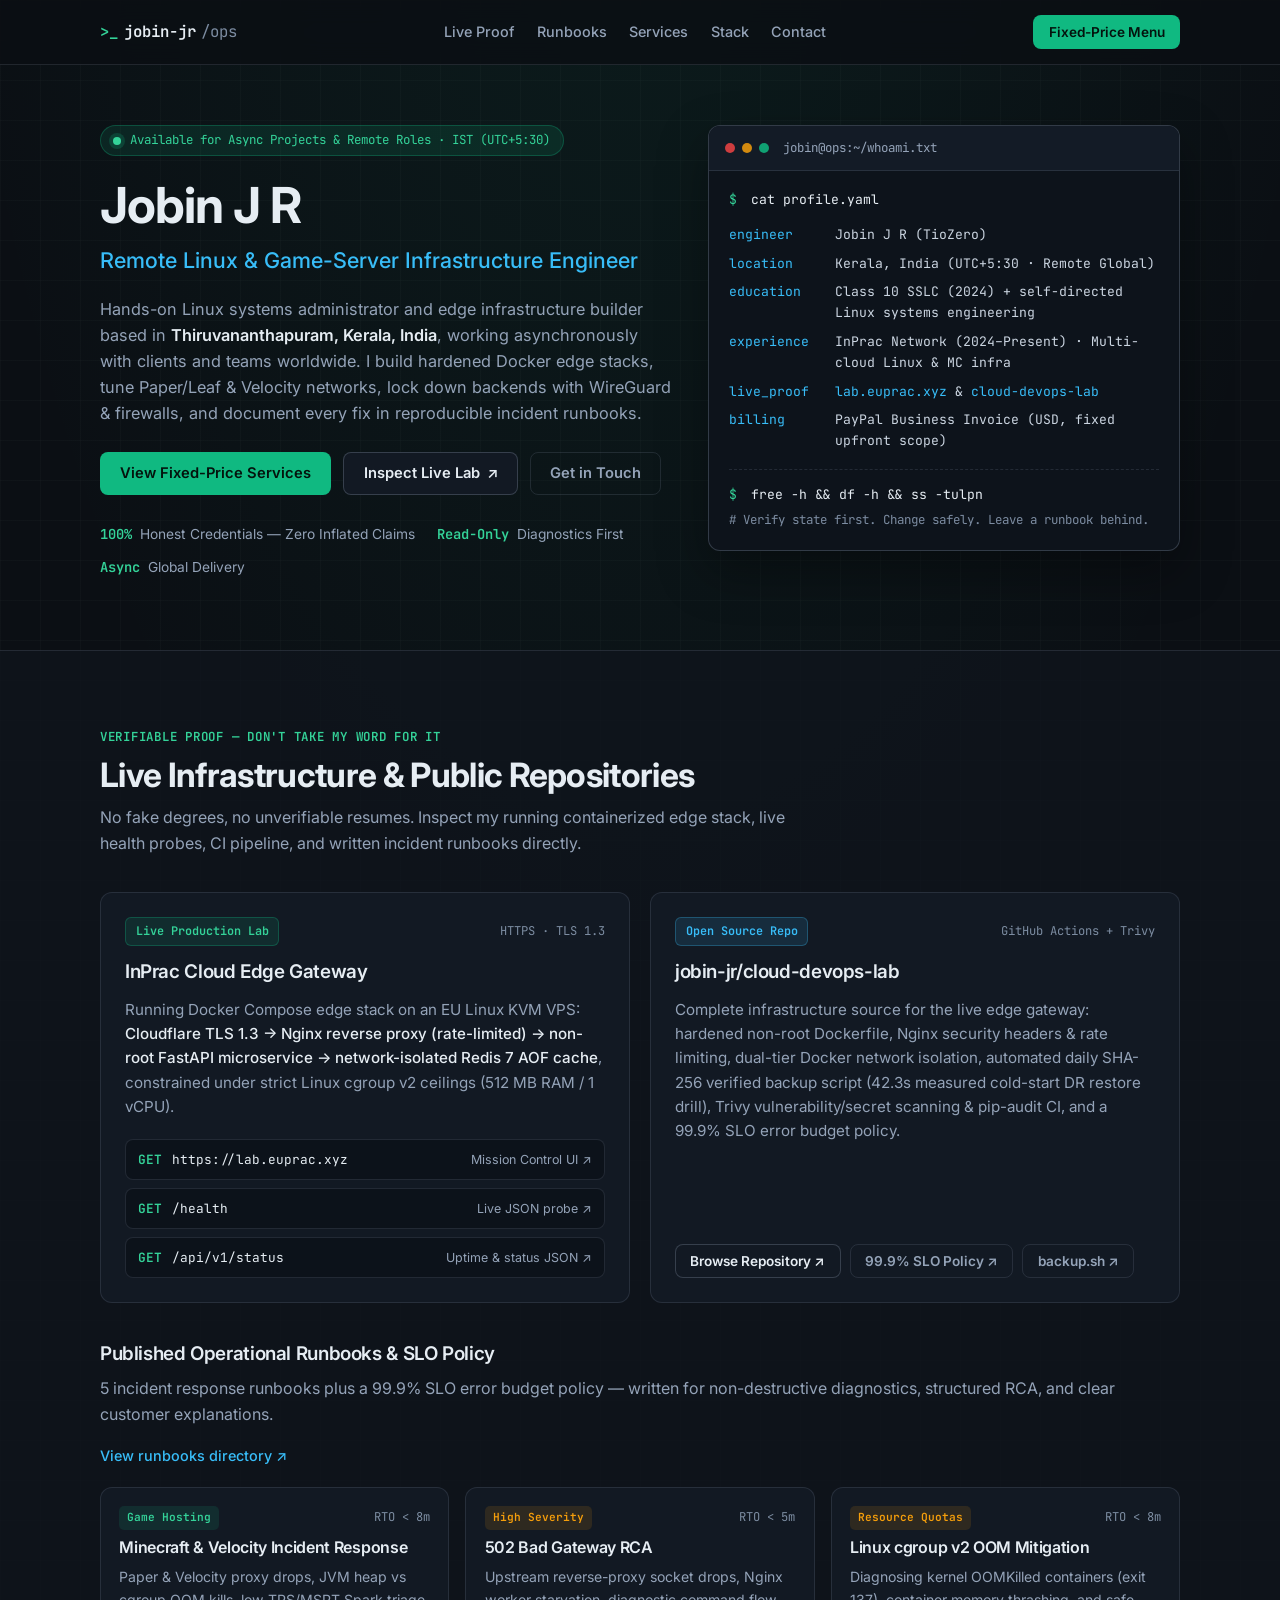
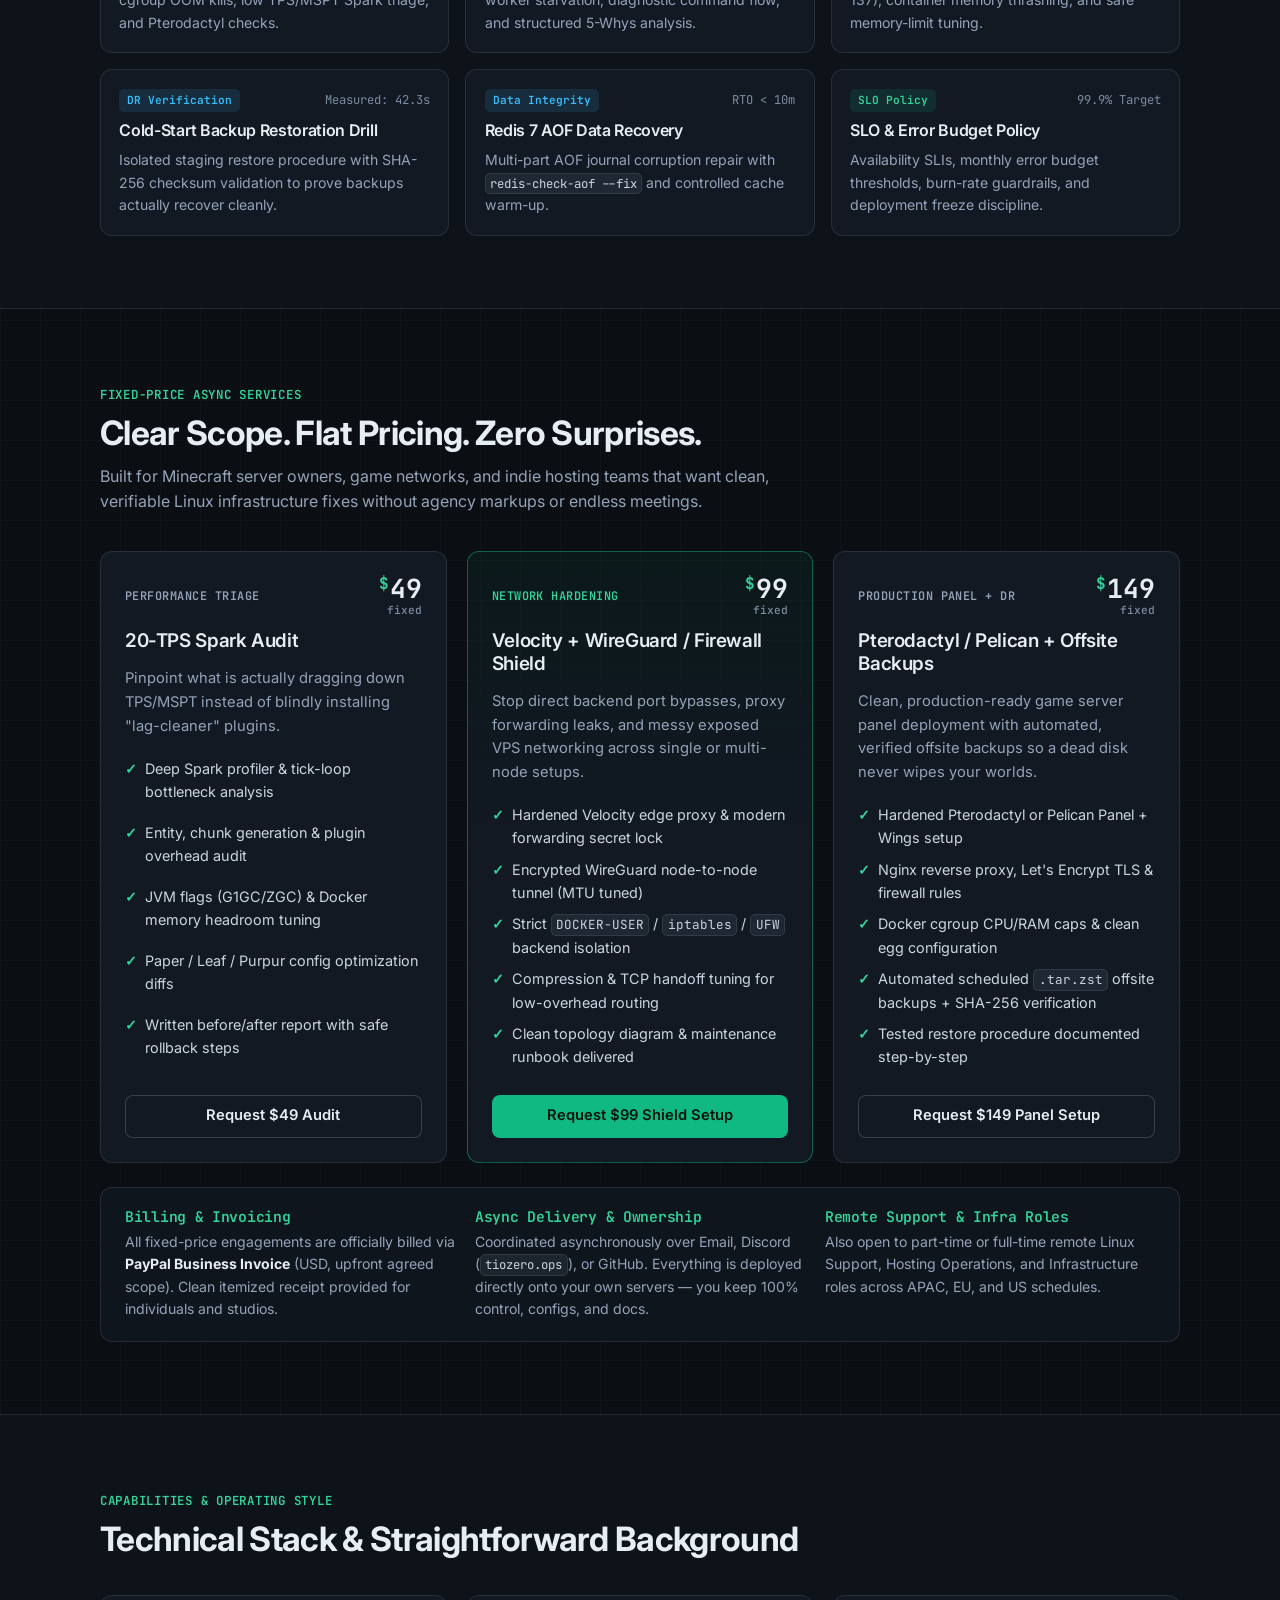
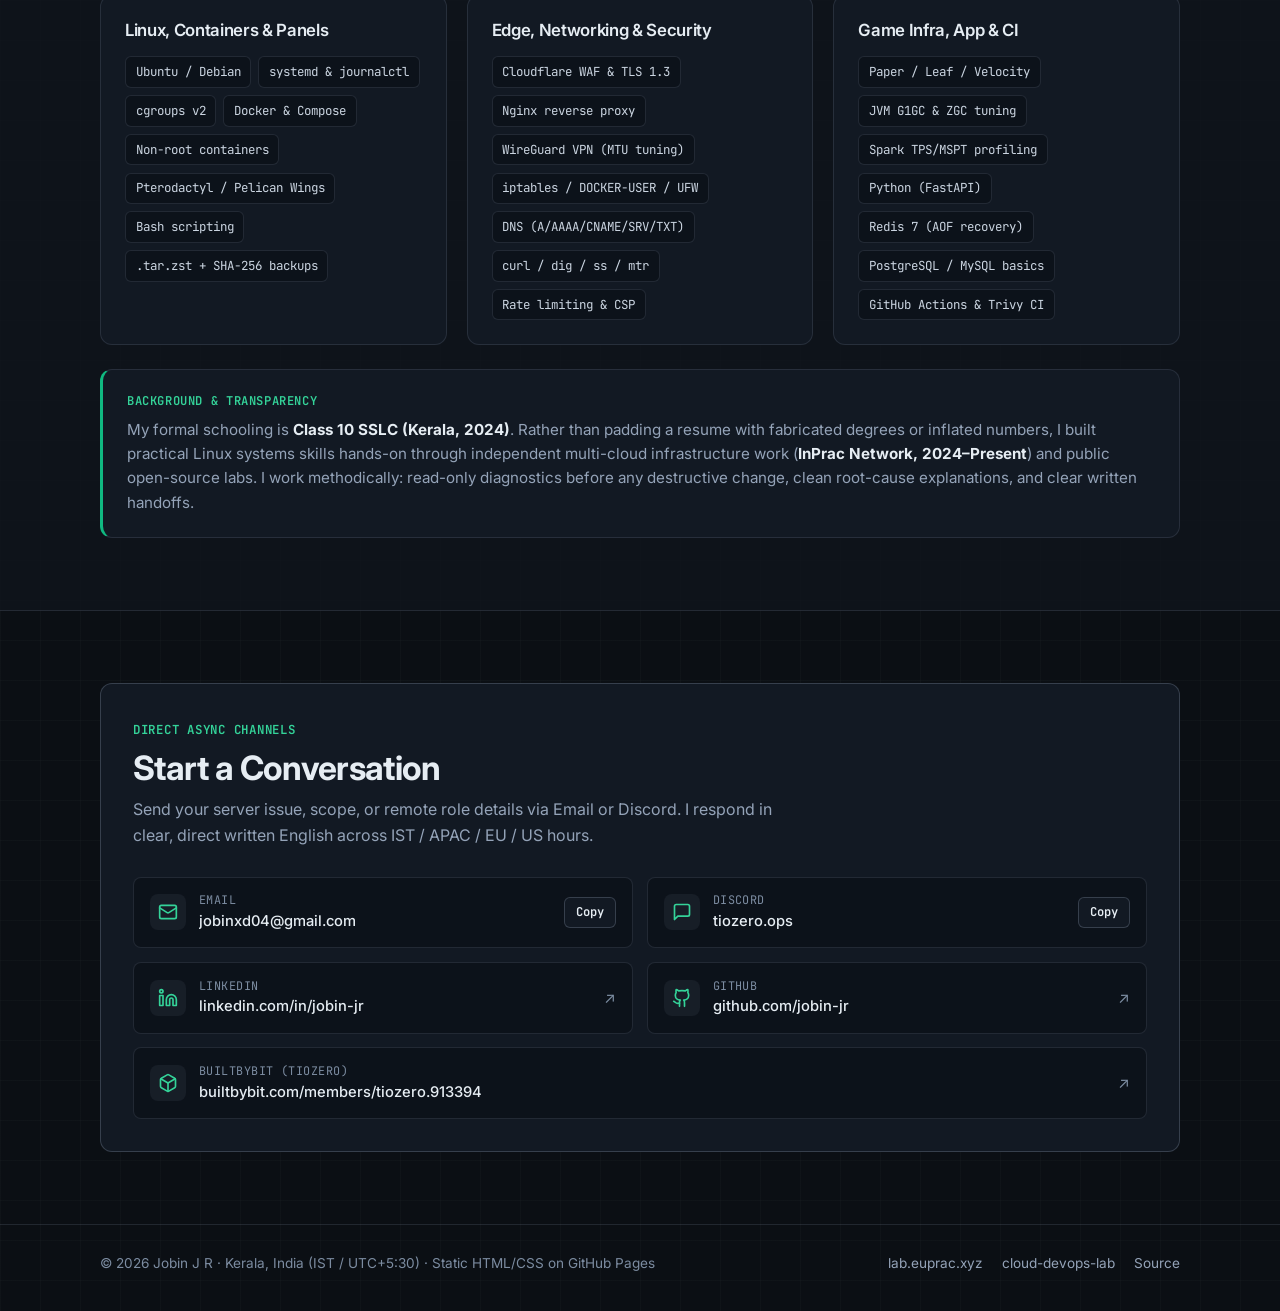
==== commit 3568f6a6: "fix: harden clipboard fallback, anchor scroll offset, responsive nav, and repo copy precision" ====
--- a/index.html
+++ b/index.html
@@ -24,7 +24,7 @@
   <!-- Fonts with graceful system fallbacks -->
   <link rel="preconnect" href="https://fonts.googleapis.com">
   <link rel="preconnect" href="https://fonts.gstatic.com" crossorigin>
-  <link href="https://fonts.googleapis.com/css2?family=Inter:wght@400;500;600;700&family=JetBrains+Mono:wght@400;500;600&display=swap" rel="stylesheet">
+  <link href="https://fonts.googleapis.com/css2?family=Inter:wght@400;500;600;700&amp;family=JetBrains+Mono:wght@400;500;600;700&amp;display=swap" rel="stylesheet">
 
   <link rel="stylesheet" href="styles.css">
 </head>
@@ -183,8 +183,8 @@
             <p>
               Complete infrastructure source for the live edge gateway: hardened non-root Dockerfile,
               Nginx security headers &amp; rate limiting, dual-tier Docker network isolation, automated
-              daily SHA-256 verified backup/restore scripts (42.3s measured cold-start DR RTO),
-              Trivy container scanning CI, and a 99.9% SLO error budget policy.
+              daily SHA-256 verified backup script (42.3s measured cold-start DR restore drill),
+              Trivy vulnerability/secret scanning &amp; pip-audit CI, and a 99.9% SLO error budget policy.
             </p>
             <div class="card-links">
               <a class="btn btn-secondary btn-sm" href="https://github.com/jobin-jr/cloud-devops-lab" target="_blank" rel="noopener noreferrer">
@@ -222,7 +222,7 @@
                 <span class="mono-muted">RTO &lt; 8m</span>
               </div>
               <h4>Minecraft &amp; Velocity Incident Response</h4>
-              <p>Paper/Leaf &amp; Velocity proxy drops, JVM heap vs cgroup OOM kills, low TPS/MSPT Spark triage, and Pterodactyl checks.</p>
+              <p>Paper &amp; Velocity proxy drops, JVM heap vs cgroup OOM kills, low TPS/MSPT Spark triage, and Pterodactyl checks.</p>
             </a>
 
             <a class="runbook-item" href="https://github.com/jobin-jr/cloud-devops-lab/blob/main/docs/runbooks/502-bad-gateway-rca.md" target="_blank" rel="noopener noreferrer">
--- a/styles.css
+++ b/styles.css
@@ -99,8 +99,15 @@
   margin: -1px;
   overflow: hidden;
   clip: rect(0, 0, 0, 0);
+  clip-path: inset(50%);
   white-space: nowrap;
   border: 0;
+}
+
+main[id],
+section[id],
+#runbooks {
+  scroll-margin-top: 5rem;
 }
 
 .container {
@@ -302,17 +309,20 @@
   gap: 0.55rem;
   font-family: var(--font-mono);
   font-size: 0.78rem;
+  line-height: 1.35;
   color: var(--emerald-bright);
   background: var(--emerald-soft);
   border: 1px solid rgba(16, 185, 129, 0.28);
-  padding: 0.35rem 0.75rem;
+  padding: 0.38rem 0.78rem;
   border-radius: 999px;
   margin-bottom: 1.25rem;
+  max-width: 100%;
 }
 
 .status-dot {
   width: 8px;
   height: 8px;
+  flex-shrink: 0;
   border-radius: 50%;
   background: var(--emerald-bright);
   box-shadow: 0 0 0 4px rgba(16, 185, 129, 0.2);
@@ -406,6 +416,7 @@
 .cmd {
   margin: 0 0 0.85rem;
   color: var(--text);
+  overflow-wrap: break-word;
 }
 
 .cmd-footer {
@@ -841,6 +852,10 @@
   gap: 0.85rem;
 }
 
+.contact-grid > :last-child:nth-child(odd) {
+  grid-column: 1 / -1;
+}
+
 .contact-item {
   display: flex;
   align-items: center;
@@ -863,16 +878,23 @@
   display: flex;
   align-items: center;
   gap: 0.8rem;
+  flex: 1;
   min-width: 0;
   color: var(--text);
 }
 
-.contact-link:hover {
+a.contact-link:hover,
+.contact-full:hover .contact-link {
   color: var(--sky);
 }
 
 .contact-static:hover {
   color: var(--text);
+}
+
+.contact-full:hover .ext-arrow {
+  color: var(--sky);
+  transform: translate(2px, -2px);
 }
 
 .contact-icon {
@@ -935,10 +957,17 @@
   color: var(--emerald-bright);
 }
 
+.copy-btn.copy-failed {
+  background: var(--amber-soft);
+  border-color: var(--amber);
+  color: var(--amber);
+}
+
 .ext-arrow {
   color: var(--text-dim);
   font-size: 0.95rem;
   flex-shrink: 0;
+  transition: color 0.15s ease, transform 0.15s ease;
 }
 
 /* Footer */
@@ -988,6 +1017,24 @@
   max-width: 520px;
   width: 100%;
   text-align: left;
+}
+
+.error-status {
+  color: var(--amber);
+  margin: 0 0 0.75rem;
+}
+
+.error-message {
+  color: var(--text-muted);
+  font-family: var(--font-sans);
+  font-size: 0.95rem;
+  margin: 0 0 1.25rem;
+}
+
+.error-actions {
+  display: flex;
+  gap: 0.75rem;
+  flex-wrap: wrap;
 }
 
 /* Responsive */
@@ -1002,7 +1049,53 @@
   }
 
   .nav {
+    gap: 0.95rem;
+  }
+}
+
+@media (max-width: 768px) {
+  main[id],
+  section[id],
+  #runbooks {
+    scroll-margin-top: 6.75rem;
+  }
+
+  .header-inner {
+    flex-wrap: wrap;
+    min-height: auto;
+    padding-top: 0.65rem;
+    padding-bottom: 0.55rem;
+    gap: 0.55rem 0.75rem;
+  }
+
+  .brand {
+    order: 1;
+  }
+
+  .header-cta {
+    order: 2;
+    white-space: nowrap;
+  }
+
+  .nav {
+    order: 3;
+    flex: 1 0 100%;
+    gap: 0.5rem 1.15rem;
+    padding-top: 0.5rem;
+    border-top: 1px solid var(--border);
+    overflow-x: auto;
+    -webkit-overflow-scrolling: touch;
+    scrollbar-width: none;
+  }
+
+  .nav::-webkit-scrollbar {
     display: none;
+  }
+
+  .nav a {
+    white-space: nowrap;
+    font-size: 0.84rem;
+    padding: 0.15rem 0;
   }
 }
 
@@ -1011,8 +1104,25 @@
     padding: 3.25rem 0;
   }
 
+  .brand {
+    font-size: 0.9rem;
+  }
+
+  .header-cta {
+    padding: 0.45rem 0.72rem;
+    font-size: 0.8rem;
+  }
+
+  .status-pill {
+    border-radius: 12px;
+  }
+
   .contact-grid {
     grid-template-columns: 1fr;
+  }
+
+  .contact-grid > :last-child:nth-child(odd) {
+    grid-column: auto;
   }
 
   .contact-card {
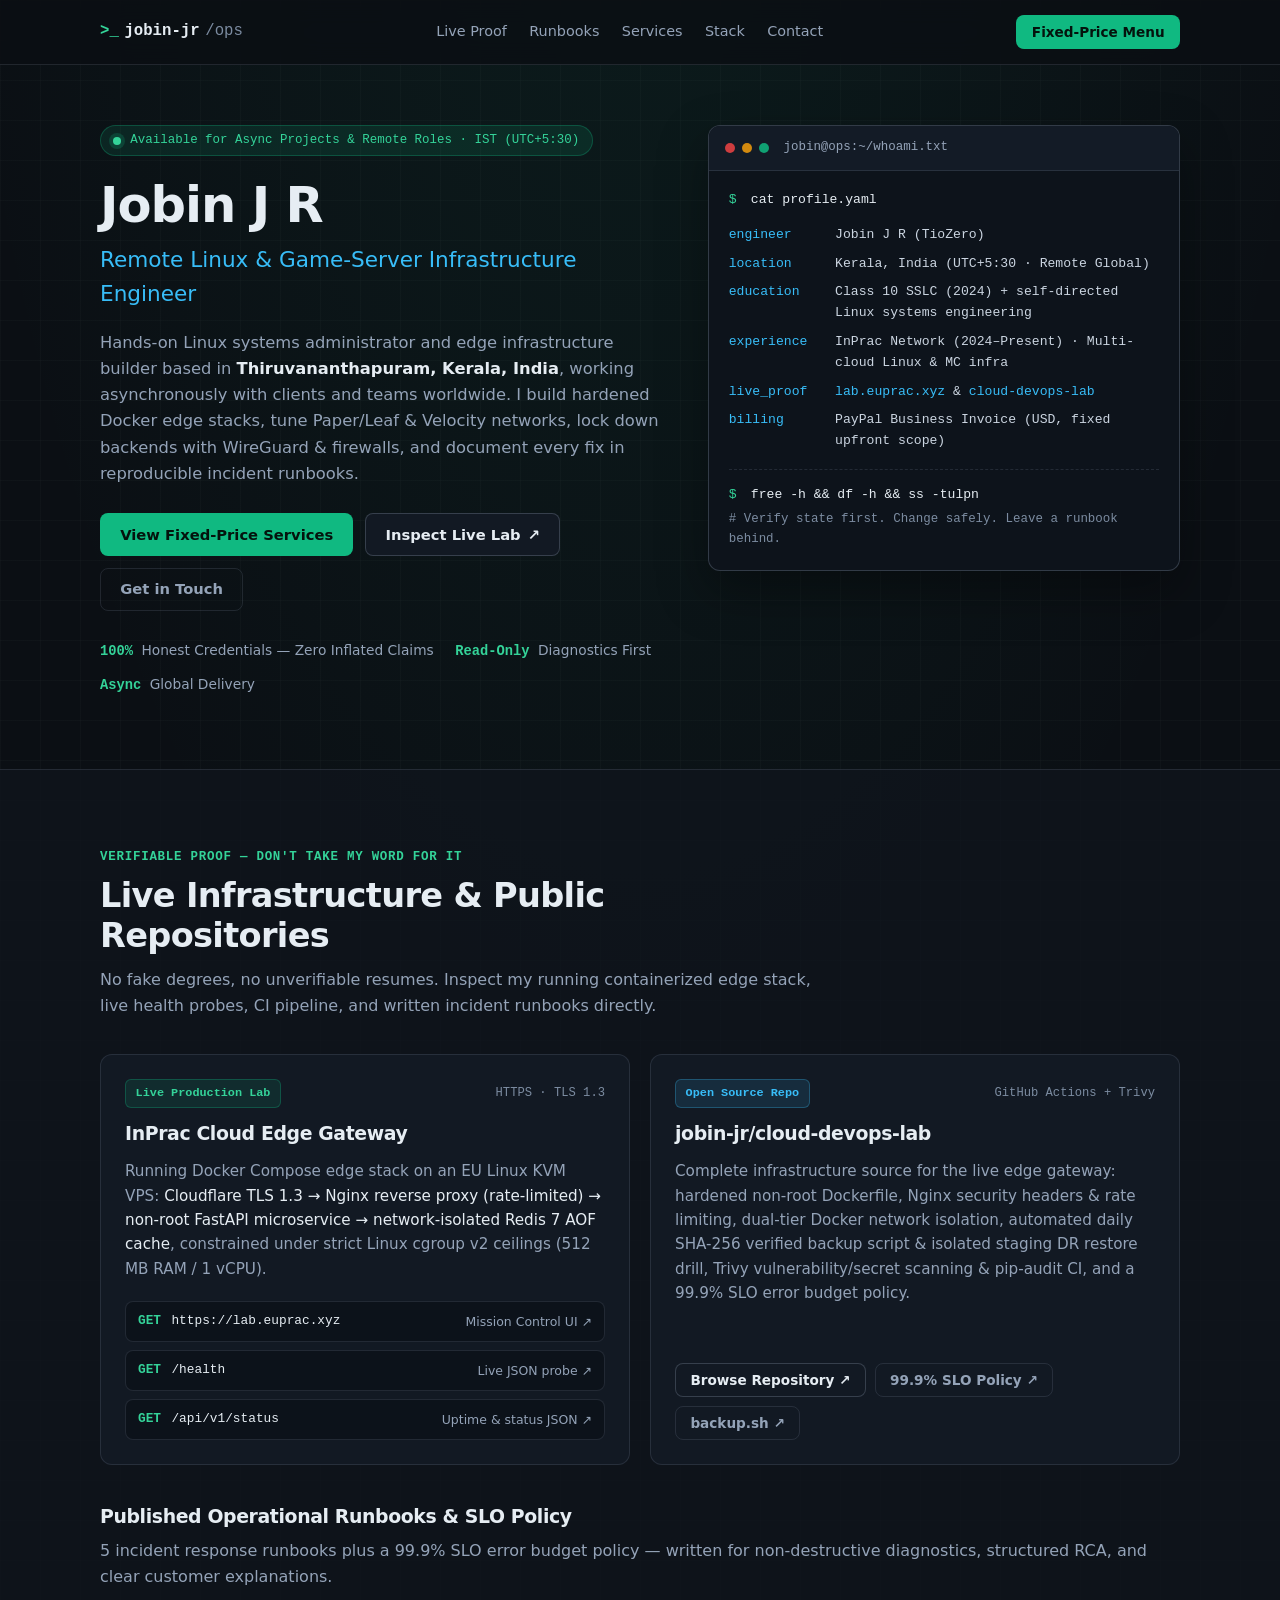
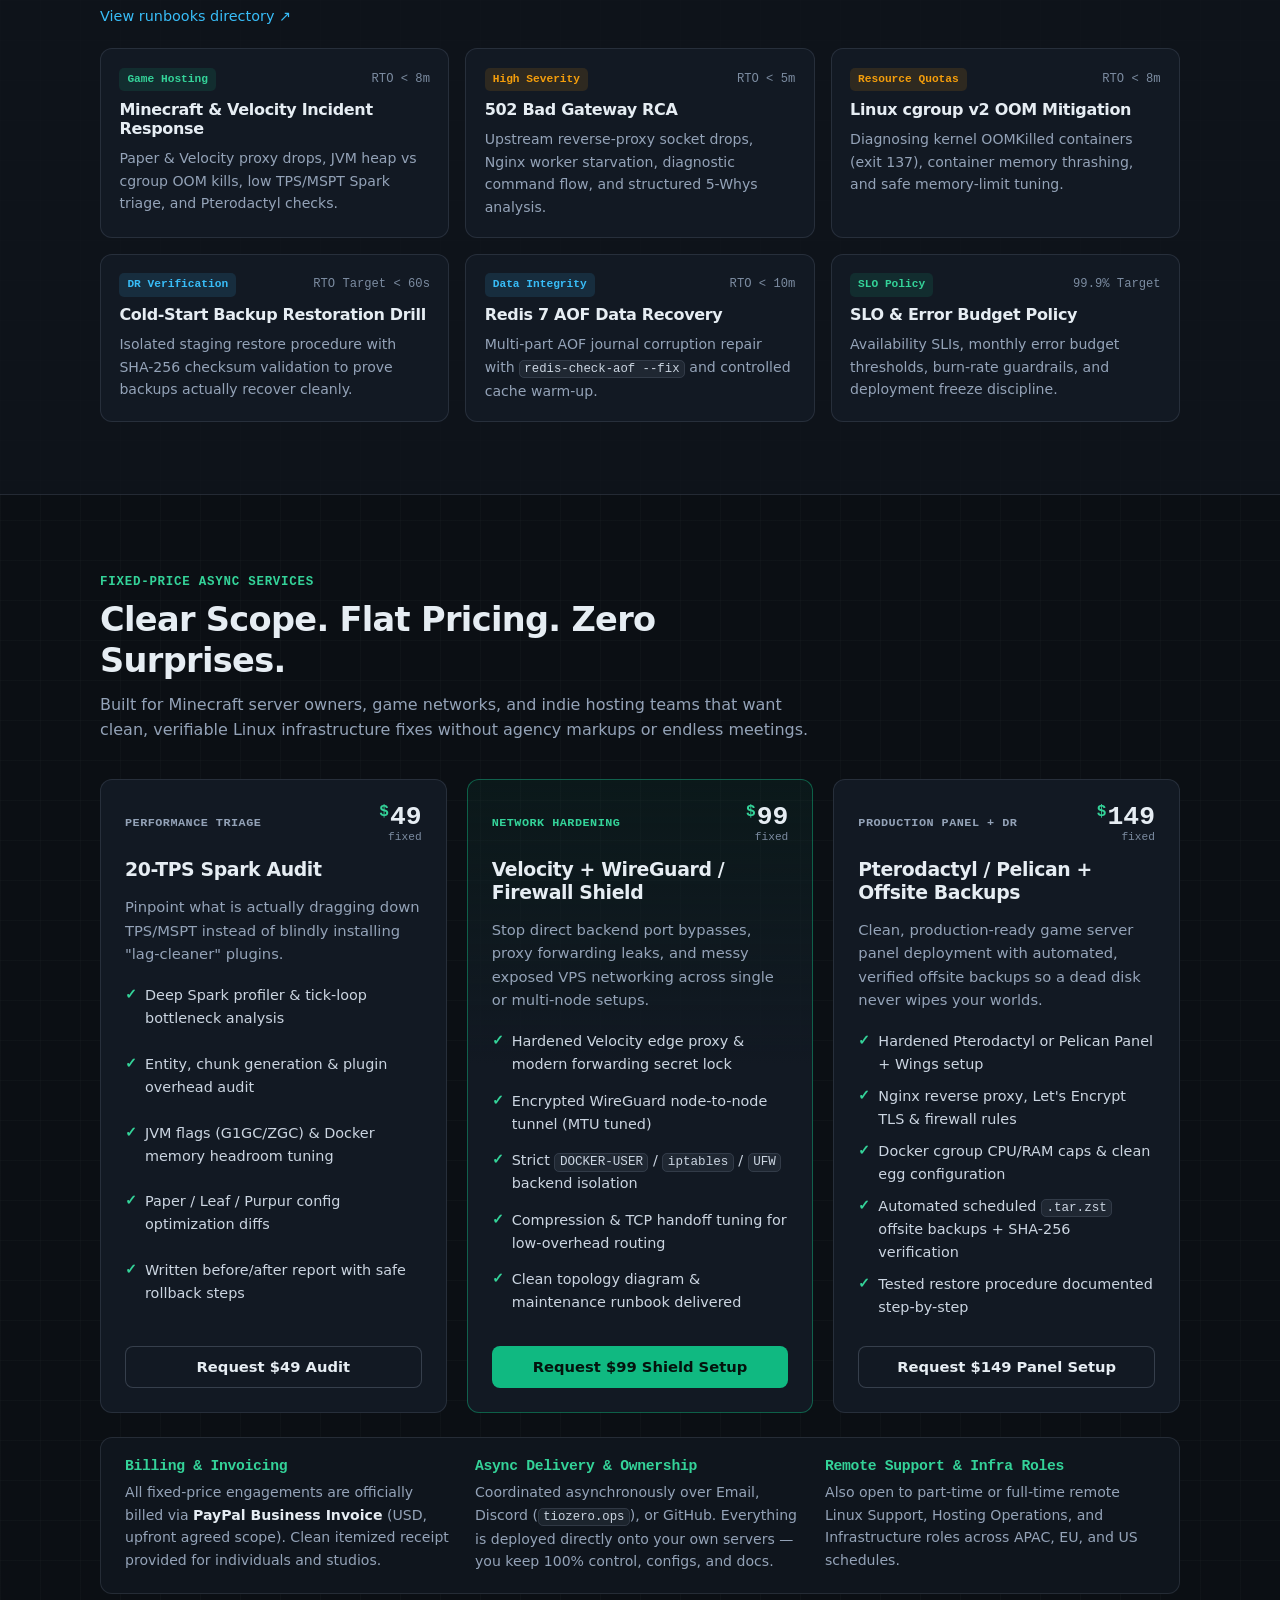
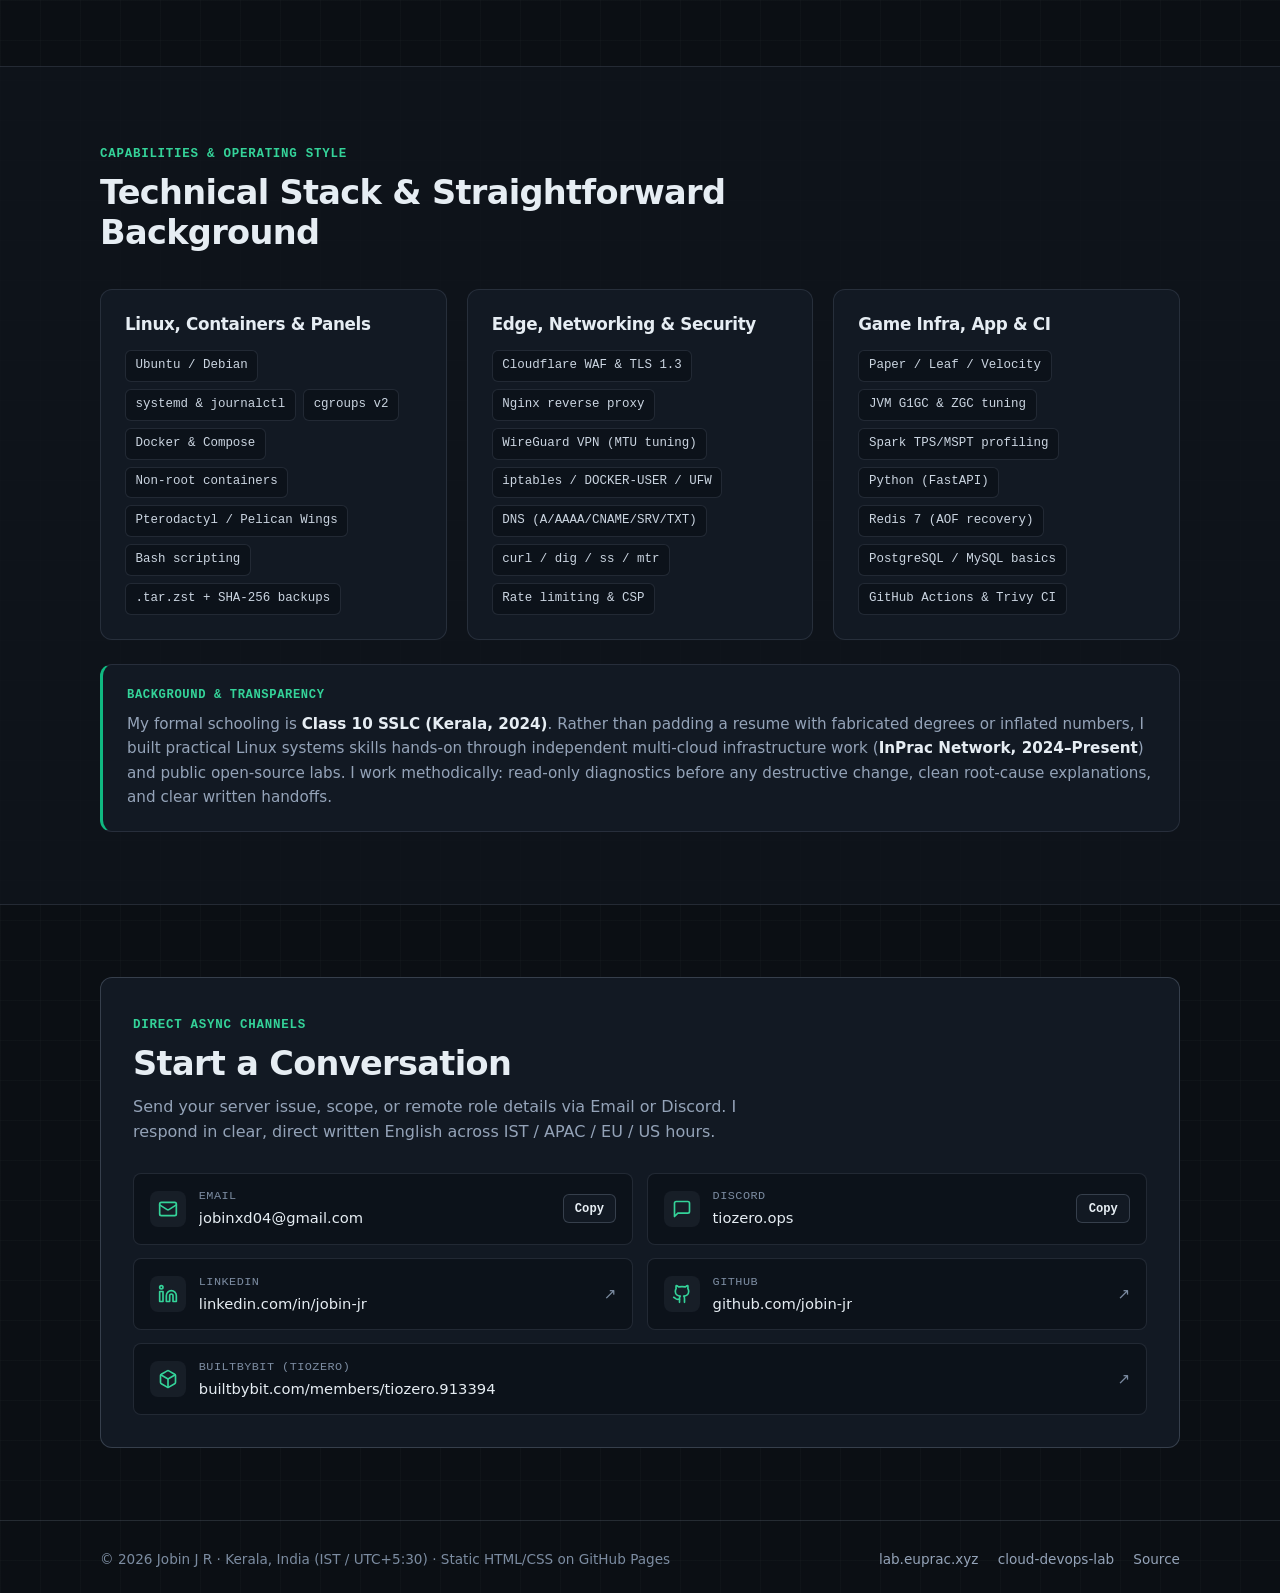
==== commit 1a5d1ff5: "fix: resolve 375px mobile overflow, add CSP/referrer/og-card, align honest DR wording" ====
--- a/index.html
+++ b/index.html
@@ -6,6 +6,8 @@
   <title>Jobin J R — Remote Linux &amp; Game-Server Infrastructure Engineer</title>
   <meta name="description" content="Jobin J R — Remote Linux &amp; Game-Server Infrastructure Engineer in Kerala, India (Async Global). Dockerized edge stacks, WireGuard/Velocity shields, 20-TPS Spark audits, and Pterodactyl/Pelican operations.">
   <meta name="author" content="Jobin J R">
+  <meta name="referrer" content="strict-origin-when-cross-origin">
+  <meta http-equiv="Content-Security-Policy" content="default-src 'self'; script-src 'self'; style-src 'self' https://fonts.googleapis.com; font-src 'self' https://fonts.gstatic.com; img-src 'self' data:; object-src 'none'; base-uri 'self'; form-action 'self'">
   <meta name="theme-color" content="#0b0f14">
   <link rel="canonical" href="https://jobin-jr.github.io/">
 
@@ -14,9 +16,14 @@
   <meta property="og:url" content="https://jobin-jr.github.io/">
   <meta property="og:title" content="Jobin J R — Remote Linux &amp; Game-Server Infrastructure Engineer">
   <meta property="og:description" content="100% honest SRE &amp; Linux infrastructure portfolio. Live edge lab, public incident runbooks, and fixed-price async game-server &amp; Linux engineering services.">
-  <meta name="twitter:card" content="summary">
+  <meta property="og:image" content="https://jobin-jr.github.io/og-card.png">
+  <meta property="og:image:width" content="1200">
+  <meta property="og:image:height" content="630">
+  <meta property="og:image:alt" content="Jobin J R — Remote Linux &amp; Game-Server Infrastructure Engineer portfolio card">
+  <meta name="twitter:card" content="summary_large_image">
   <meta name="twitter:title" content="Jobin J R — Remote Linux &amp; Game-Server Infrastructure Engineer">
   <meta name="twitter:description" content="Live edge lab (lab.euprac.xyz), public SRE incident runbooks, and fixed-price async Linux &amp; Minecraft infrastructure services.">
+  <meta name="twitter:image" content="https://jobin-jr.github.io/og-card.png">
 
   <!-- Inline SVG Favicon (zero external 404s) -->
   <link rel="icon" type="image/svg+xml" href="data:image/svg+xml,%3Csvg xmlns='http://www.w3.org/2000/svg' viewBox='0 0 64 64'%3E%3Crect width='64' height='64' rx='14' fill='%230b0f14' stroke='%2310b981' stroke-width='3'/%3E%3Ctext x='13' y='43' fill='%2334d399' font-family='monospace' font-size='28' font-weight='700'%3E%3E_%3C/text%3E%3C/svg%3E">
@@ -183,7 +190,7 @@
             <p>
               Complete infrastructure source for the live edge gateway: hardened non-root Dockerfile,
               Nginx security headers &amp; rate limiting, dual-tier Docker network isolation, automated
-              daily SHA-256 verified backup script (42.3s measured cold-start DR restore drill),
+              daily SHA-256 verified backup script &amp; isolated staging DR restore drill,
               Trivy vulnerability/secret scanning &amp; pip-audit CI, and a 99.9% SLO error budget policy.
             </p>
             <div class="card-links">
@@ -246,7 +253,7 @@
             <a class="runbook-item" href="https://github.com/jobin-jr/cloud-devops-lab/blob/main/docs/runbooks/backup-restoration-drill.md" target="_blank" rel="noopener noreferrer">
               <div class="runbook-meta">
                 <span class="tag tag-sky">DR Verification</span>
-                <span class="mono-muted">Measured: 42.3s</span>
+                <span class="mono-muted">RTO Target &lt; 60s</span>
               </div>
               <h4>Cold-Start Backup Restoration Drill</h4>
               <p>Isolated staging restore procedure with SHA-256 checksum validation to prove backups actually recover cleanly.</p>
--- a/styles.css
+++ b/styles.css
@@ -861,6 +861,8 @@
   align-items: center;
   justify-content: space-between;
   gap: 0.75rem;
+  min-width: 0;
+  max-width: 100%;
   padding: 0.85rem 1rem;
   background: #0c121a;
   border: 1px solid var(--border);
@@ -1118,7 +1120,7 @@
   }
 
   .contact-grid {
-    grid-template-columns: 1fr;
+    grid-template-columns: minmax(0, 1fr);
   }
 
   .contact-grid > :last-child:nth-child(odd) {
